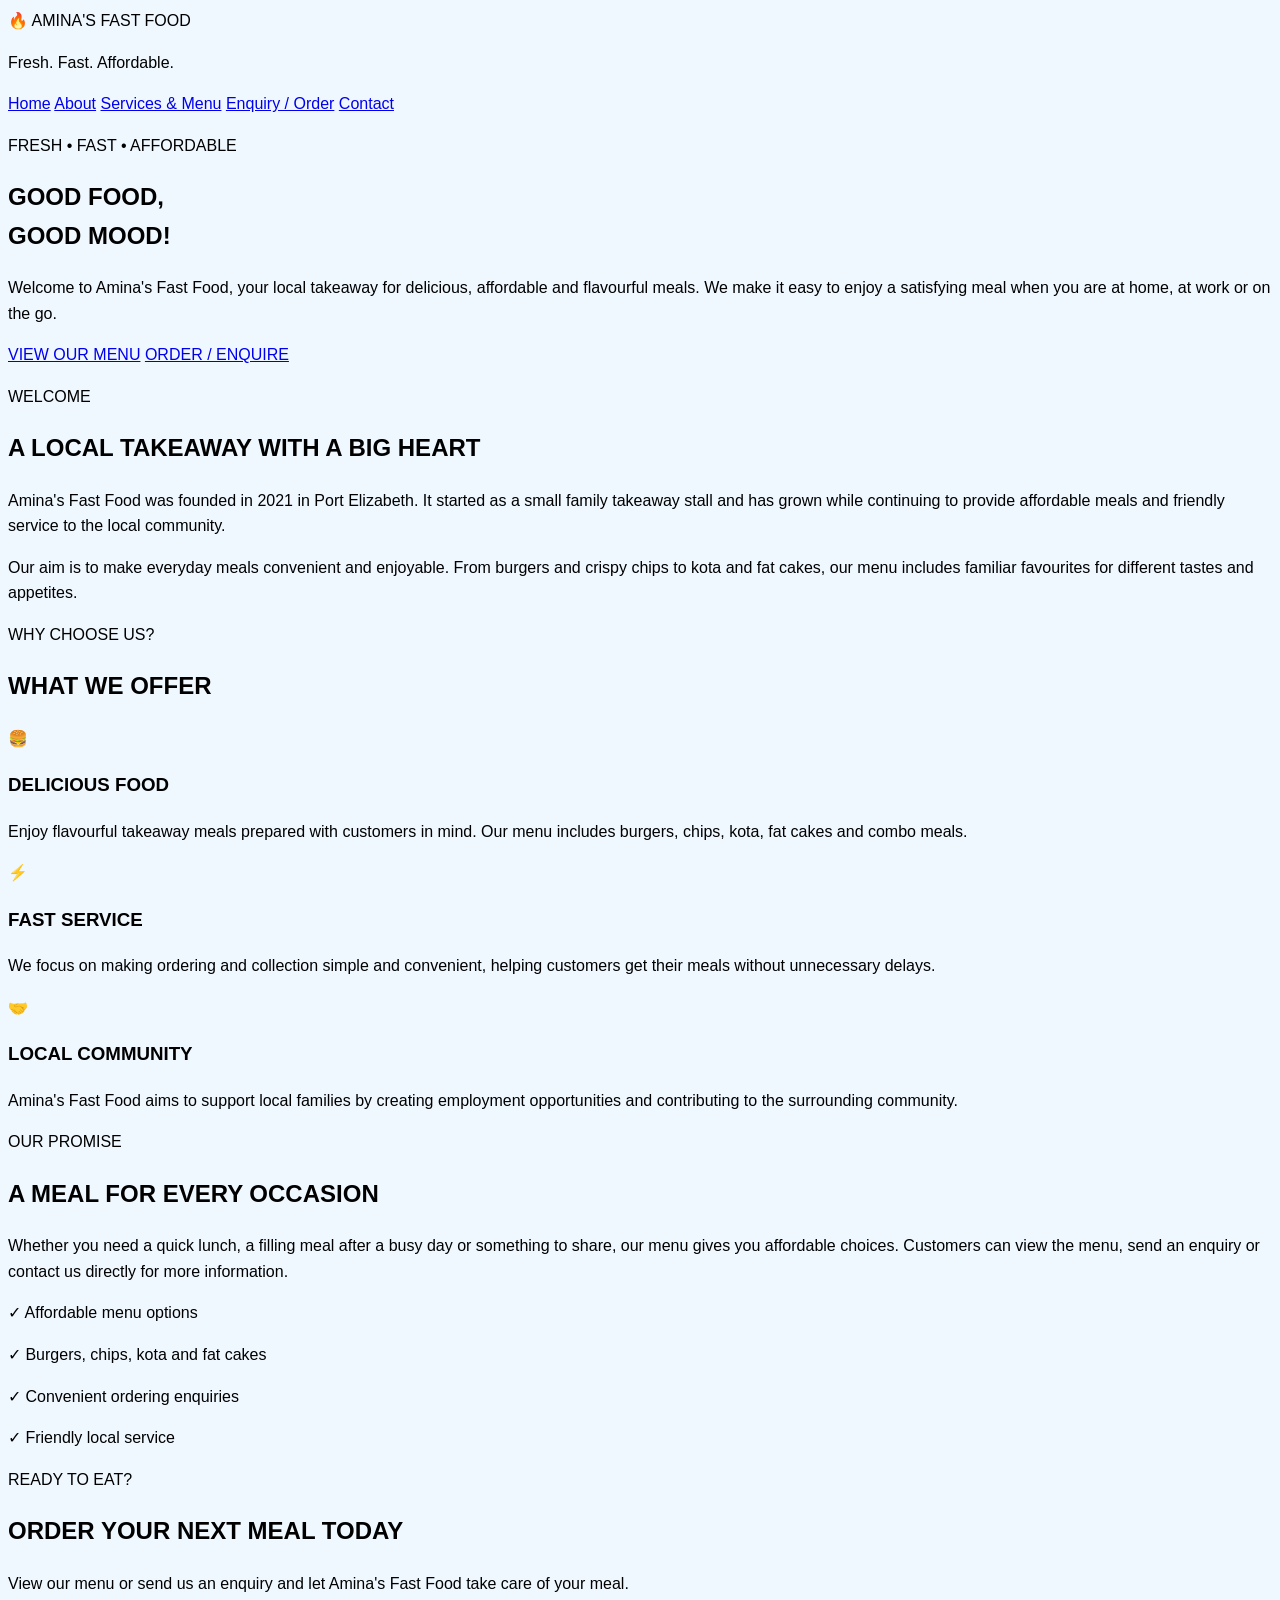
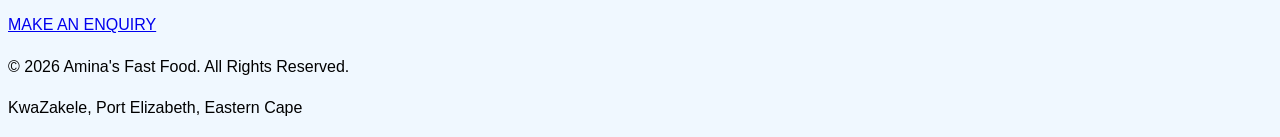
==== index.html @ 516ea379 "Improve homepage content and fix CSS/navigation links" ====
<!DOCTYPE html>
<html lang="en">
<head>
    <meta charset="UTF-8">
    <meta name="viewport" content="width=device-width, initial-scale=1.0">
    <meta name="description" content="Amina's Fast Food - fresh, fast and affordable meals in KwaZakele, Port Elizabeth.">
    <title>Amina's Fast Food | Home</title>
    <link rel="stylesheet" href="Assets/css/style.css">
</head>
<body>

<header class="site-header">
    <div class="logo">🔥 AMINA'S FAST FOOD</div>
    <p>Fresh. Fast. Affordable.</p>
</header>

<nav class="navbar">
    <a href="index.html" class="active">Home</a>
    <a href="Pages/about.html">About</a>
    <a href="Pages/services.html">Services & Menu</a>
    <a href="Pages/enquiry.html">Enquiry / Order</a>
    <a href="Pages/contact.html">Contact</a>
</nav>

<main>
    <section class="hero">
        <div class="hero-content">
            <p class="tagline">FRESH • FAST • AFFORDABLE</p>
            <h1>GOOD FOOD,<br>GOOD MOOD!</h1>
            <p>Welcome to Amina's Fast Food, your local takeaway for delicious, affordable and flavourful meals. We make it easy to enjoy a satisfying meal when you are at home, at work or on the go.</p>
            <div class="button-group">
                <a href="Pages/services.html" class="btn">VIEW OUR MENU</a>
                <a href="Pages/enquiry.html" class="btn btn-red">ORDER / ENQUIRE</a>
            </div>
        </div>
    </section>

    <section class="container intro">
        <p class="eyebrow">WELCOME</p>
        <h2>A LOCAL TAKEAWAY WITH A BIG HEART</h2>
        <p>Amina's Fast Food was founded in 2021 in Port Elizabeth. It started as a small family takeaway stall and has grown while continuing to provide affordable meals and friendly service to the local community.</p>
        <p>Our aim is to make everyday meals convenient and enjoyable. From burgers and crispy chips to kota and fat cakes, our menu includes familiar favourites for different tastes and appetites.</p>
    </section>

    <section class="container">
        <div class="section-heading">
            <p class="eyebrow">WHY CHOOSE US?</p>
            <h2>WHAT WE OFFER</h2>
        </div>

        <div class="cards">
            <article class="card">
                <div class="card-icon">🍔</div>
                <h3>DELICIOUS FOOD</h3>
                <p>Enjoy flavourful takeaway meals prepared with customers in mind. Our menu includes burgers, chips, kota, fat cakes and combo meals.</p>
            </article>

            <article class="card">
                <div class="card-icon">⚡</div>
                <h3>FAST SERVICE</h3>
                <p>We focus on making ordering and collection simple and convenient, helping customers get their meals without unnecessary delays.</p>
            </article>

            <article class="card">
                <div class="card-icon">🤝</div>
                <h3>LOCAL COMMUNITY</h3>
                <p>Amina's Fast Food aims to support local families by creating employment opportunities and contributing to the surrounding community.</p>
            </article>
        </div>
    </section>

    <section class="container highlights">
        <div>
            <p class="eyebrow">OUR PROMISE</p>
            <h2>A MEAL FOR EVERY OCCASION</h2>
            <p>Whether you need a quick lunch, a filling meal after a busy day or something to share, our menu gives you affordable choices. Customers can view the menu, send an enquiry or contact us directly for more information.</p>
        </div>
        <div class="info-list">
            <p>✓ Affordable menu options</p>
            <p>✓ Burgers, chips, kota and fat cakes</p>
            <p>✓ Convenient ordering enquiries</p>
            <p>✓ Friendly local service</p>
        </div>
    </section>

    <section class="cta">
        <p class="eyebrow">READY TO EAT?</p>
        <h2>ORDER YOUR NEXT MEAL TODAY</h2>
        <p>View our menu or send us an enquiry and let Amina's Fast Food take care of your meal.</p>
        <a href="Pages/enquiry.html" class="btn">MAKE AN ENQUIRY</a>
    </section>
</main>

<footer>
    <p>&copy; 2026 Amina's Fast Food. All Rights Reserved.</p>
    <p>KwaZakele, Port Elizabeth, Eastern Cape</p>
</footer>

</body>
</html>
---- Assets/css/style.css ----
*{
    margins: 0;
    padding: 0;
}


html {
    scroll-behavior: smooth;
}

body {
    font-family: 'Poppins', sans-serif;
    background-color:aliceblue;
    color: #000;
    line-height: 1.6;
}

/* 2. header/ navigation bar */
. logo-header {
    background: linear-gradient(135deg,#111581, #1f1f1f );
    padding: 20px 8%;
    display: flex;
    align-items: center;
    top: 0;
    border: #070807;
    color: #


}
a
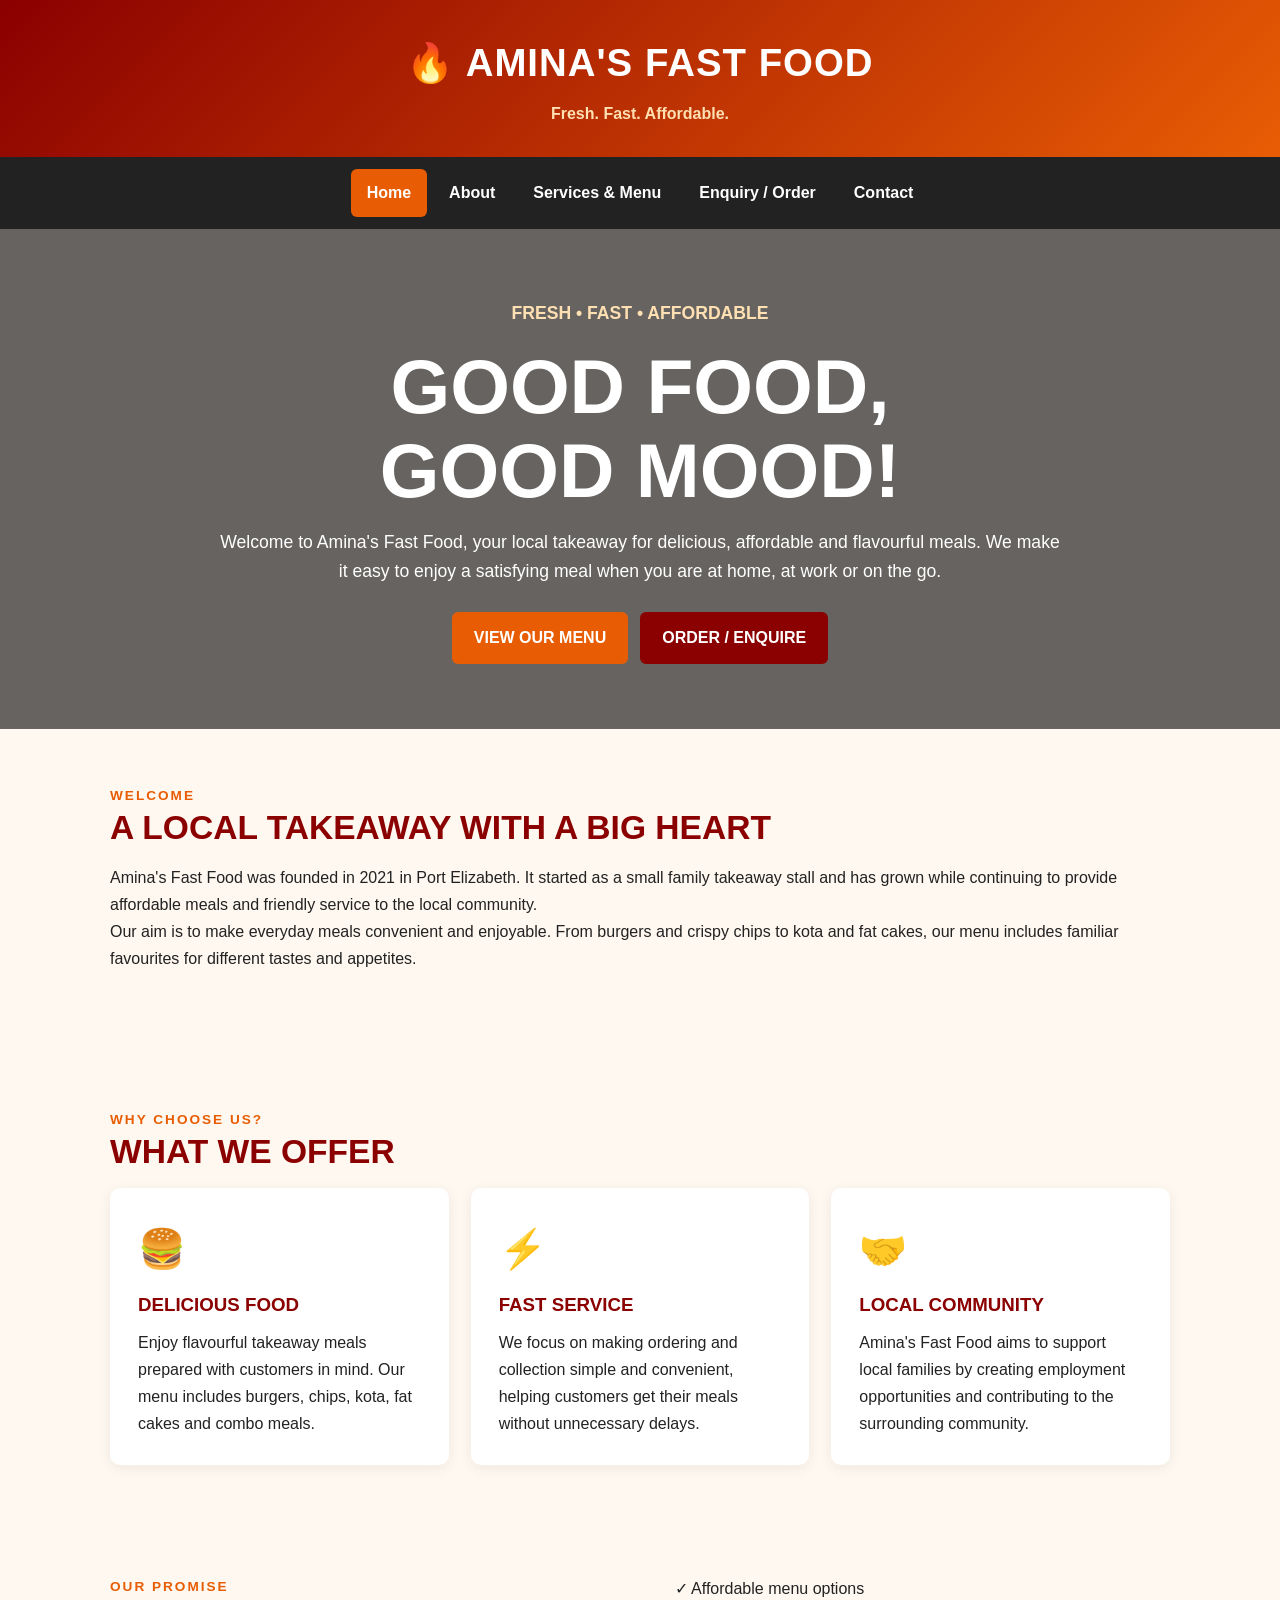
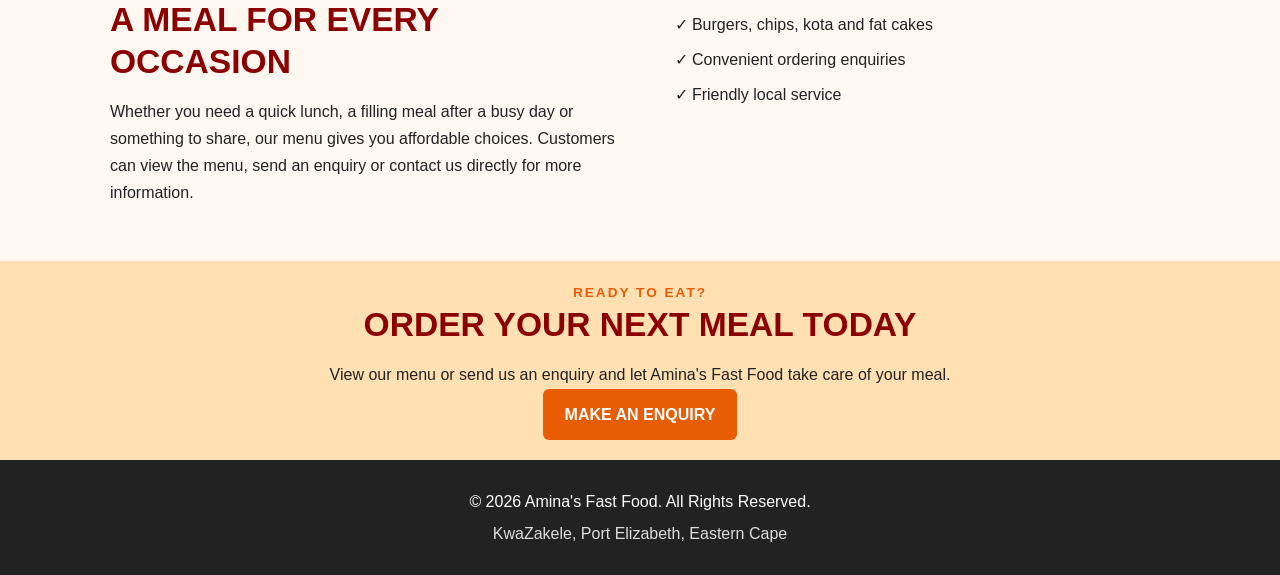
==== commit 60b563f2: "Add HTML syntax comments to homepage" ====
--- a/index.html
+++ b/index.html
@@ -1,33 +1,45 @@
 <!DOCTYPE html>
+<!-- Declares that this document uses HTML5. -->
 <html lang="en">
+<!-- The lang attribute tells the browser the page language is English. -->
 <head>
+    <!-- Character encoding supports normal text and symbols. -->
     <meta charset="UTF-8">
+    <!-- Makes the layout responsive on phones, tablets and computers. -->
     <meta name="viewport" content="width=device-width, initial-scale=1.0">
+    <!-- Gives search engines a short description of the page. -->
     <meta name="description" content="Amina's Fast Food - fresh, fast and affordable meals in KwaZakele, Port Elizabeth.">
+    <!-- Sets the text shown on the browser tab. -->
     <title>Amina's Fast Food | Home</title>
+    <!-- Links this HTML page to the shared external CSS stylesheet. -->
     <link rel="stylesheet" href="Assets/css/style.css">
 </head>
 <body>
 
+<!-- Header contains the business name and tagline. -->
 <header class="site-header">
     <div class="logo">🔥 AMINA'S FAST FOOD</div>
-    <p>Fresh. Fast. Affordable.</p>
+    <p class="tagline">Fresh. Fast. Affordable.</p>
 </header>
 
+<!-- Navigation contains links to all main website pages. -->
 <nav class="navbar">
     <a href="index.html" class="active">Home</a>
     <a href="Pages/about.html">About</a>
-    <a href="Pages/services.html">Services & Menu</a>
+    <a href="Pages/services.html">Services &amp; Menu</a>
     <a href="Pages/enquiry.html">Enquiry / Order</a>
     <a href="Pages/contact.html">Contact</a>
 </nav>
 
+<!-- Main contains the main content of the homepage. -->
 <main>
+    <!-- Hero section is the first large section visitors see. -->
     <section class="hero">
         <div class="hero-content">
             <p class="tagline">FRESH • FAST • AFFORDABLE</p>
             <h1>GOOD FOOD,<br>GOOD MOOD!</h1>
             <p>Welcome to Amina's Fast Food, your local takeaway for delicious, affordable and flavourful meals. We make it easy to enjoy a satisfying meal when you are at home, at work or on the go.</p>
+            <!-- Button links use CSS classes to create styled calls to action. -->
             <div class="button-group">
                 <a href="Pages/services.html" class="btn">VIEW OUR MENU</a>
                 <a href="Pages/enquiry.html" class="btn btn-red">ORDER / ENQUIRE</a>
@@ -35,6 +47,7 @@
         </div>
     </section>
 
+    <!-- Intro section gives visitors background information about the business. -->
     <section class="container intro">
         <p class="eyebrow">WELCOME</p>
         <h2>A LOCAL TAKEAWAY WITH A BIG HEART</h2>
@@ -42,6 +55,7 @@
         <p>Our aim is to make everyday meals convenient and enjoyable. From burgers and crispy chips to kota and fat cakes, our menu includes familiar favourites for different tastes and appetites.</p>
     </section>
 
+    <!-- Cards present the main features of the business. -->
     <section class="container">
         <div class="section-heading">
             <p class="eyebrow">WHY CHOOSE US?</p>
@@ -69,6 +83,7 @@
         </div>
     </section>
 
+    <!-- Highlights section uses two columns on larger screens. -->
     <section class="container highlights">
         <div>
             <p class="eyebrow">OUR PROMISE</p>
@@ -83,6 +98,7 @@
         </div>
     </section>
 
+    <!-- CTA means Call To Action and encourages the visitor to order. -->
     <section class="cta">
         <p class="eyebrow">READY TO EAT?</p>
         <h2>ORDER YOUR NEXT MEAL TODAY</h2>
@@ -91,6 +107,7 @@
     </section>
 </main>
 
+<!-- Footer contains copyright and location information. -->
 <footer>
     <p>&copy; 2026 Amina's Fast Food. All Rights Reserved.</p>
     <p>KwaZakele, Port Elizabeth, Eastern Cape</p>
--- a/Assets/css/style.css
+++ b/Assets/css/style.css
@@ -1,30 +1,396 @@
-*{
-    margins: 0;
-    padding: 0;
-}
-
+* {
+  box-sizing: border-box;
+  margin: 0;
+  padding: 0;
+}
 
 html {
-    scroll-behavior: smooth;
+  scroll-behavior: smooth;
 }
 
 body {
-    font-family: 'Poppins', sans-serif;
-    background-color:aliceblue;
-    color: #000;
-    line-height: 1.6;
-}
-
-/* 2. header/ navigation bar */
-. logo-header {
-    background: linear-gradient(135deg,#111581, #1f1f1f );
-    padding: 20px 8%;
-    display: flex;
-    align-items: center;
-    top: 0;
-    border: #070807;
-    color: #
-
-
-}
-a+  font-family: Arial, Helvetica, sans-serif;
+  background: #fff8f0;
+  color: #222;
+  line-height: 1.7;
+}
+
+.site-header {
+  background: linear-gradient(135deg, #8b0000, #e85d04);
+  color: white;
+  text-align: center;
+  padding: 30px 20px;
+}
+
+.logo {
+  font-size: clamp(1.6rem, 4vw, 2.4rem);
+  font-weight: 700;
+  letter-spacing: 1px;
+}
+
+.tagline {
+  margin-top: 5px;
+  font-weight: bold;
+  color: #ffe0b2;
+}
+
+.navbar {
+  display: flex;
+  justify-content: center;
+  align-items: center;
+  flex-wrap: wrap;
+  gap: 6px;
+  background: #222;
+  padding: 12px 15px;
+  position: sticky;
+  top: 0;
+  z-index: 10;
+}
+
+.navbar a {
+  color: white;
+  text-decoration: none;
+  padding: 10px 16px;
+  border-radius: 6px;
+  font-weight: bold;
+  transition: 0.2s ease;
+}
+
+.navbar a:hover,
+.navbar a.active {
+  background: #e85d04;
+}
+
+.hero {
+  background: linear-gradient(#0009, #0009), url('../images/junk-food-concept-unhealthy-food-background-fast-food-sugar-burger-sweets-chips-chocolate-donuts-soda-junk-food-concept-137097176.webp') center/cover;
+  min-height: 500px;
+  display: flex;
+  align-items: center;
+  justify-content: center;
+  color: white;
+  text-align: center;
+  padding: 50px 20px;
+}
+
+.hero-content {
+  max-width: 850px;
+}
+
+.hero h1 {
+  font-size: clamp(2.3rem, 6vw, 4.8rem);
+  line-height: 1.1;
+  margin: 15px 0;
+}
+
+.hero p {
+  font-size: 1.1rem;
+}
+
+.eyebrow {
+  color: #e85d04;
+  font-size: 0.85rem;
+  font-weight: bold;
+  letter-spacing: 2px;
+  text-transform: uppercase;
+}
+
+.hero .eyebrow {
+  color: #ffd166;
+}
+
+.page-banner {
+  padding: 65px 20px;
+  background: #ffe0b2;
+  text-align: center;
+}
+
+.page-banner h1 {
+  color: #8b0000;
+  font-size: clamp(2rem, 5vw, 3.4rem);
+  line-height: 1.2;
+  margin: 8px 0 12px;
+}
+
+.container {
+  width: min(1100px, 100%);
+  margin: 0 auto;
+  padding: 55px 20px;
+}
+
+.content-section,
+.menu-intro,
+.order-section,
+.contact-section {
+  padding-top: 50px;
+  padding-bottom: 50px;
+}
+
+.intro {
+  margin-bottom: 25px;
+}
+
+.container h2,
+.cta h2 {
+  color: #8b0000;
+  margin-bottom: 15px;
+  font-size: clamp(1.5rem, 3vw, 2.1rem);
+  line-height: 1.25;
+}
+
+.container h3 {
+  color: #8b0000;
+}
+
+.box,
+.card,
+.contact-box,
+.menu-section,
+.order-form {
+  background: white;
+  padding: 28px;
+  border-radius: 10px;
+  box-shadow: 0 3px 14px #0001;
+  margin-bottom: 24px;
+}
+
+.two-column,
+.highlights {
+  display: grid;
+  grid-template-columns: repeat(2, minmax(0, 1fr));
+  gap: 25px;
+}
+
+.cards,
+.contact-grid,
+.menu-grid {
+  display: grid;
+  grid-template-columns: repeat(auto-fit, minmax(230px, 1fr));
+  gap: 22px;
+}
+
+.card,
+.contact-box {
+  margin-bottom: 0;
+}
+
+.card-icon {
+  font-size: 2.4rem;
+  margin-bottom: 5px;
+}
+
+.card h3 {
+  margin: 8px 0;
+}
+
+.info-list {
+  padding-left: 22px;
+}
+
+.info-list li,
+.info-list p {
+  margin-bottom: 8px;
+}
+
+.button-group {
+  display: flex;
+  justify-content: center;
+  gap: 12px;
+  flex-wrap: wrap;
+  margin-top: 25px;
+}
+
+.btn {
+  display: inline-block;
+  background: #e85d04;
+  color: white;
+  text-decoration: none;
+  border: 0;
+  border-radius: 6px;
+  padding: 12px 22px;
+  font-weight: bold;
+  cursor: pointer;
+  transition: 0.2s ease;
+}
+
+.btn:hover {
+  background: #8b0000;
+  transform: translateY(-1px);
+}
+
+.btn-red {
+  background: #8b0000;
+}
+
+.cta {
+  text-align: center;
+  background: #ffe0b2;
+  padding: 20px 0;
+}
+
+.cta .container {
+  padding-top: 45px;
+  padding-bottom: 45px;
+}
+
+.menu-grid {
+  margin-top: 25px;
+}
+
+.menu-section {
+  margin-bottom: 0;
+}
+
+.menu-section h2 {
+  margin-bottom: 12px;
+}
+
+.section-note,
+.form-note {
+  margin-bottom: 12px;
+}
+
+.menu-row {
+  display: flex;
+  justify-content: space-between;
+  align-items: flex-start;
+  gap: 20px;
+  border-bottom: 1px solid #ddd;
+  padding: 14px 0;
+}
+
+.menu-row:last-child {
+  border-bottom: 0;
+}
+
+.menu-row strong:last-child {
+  color: #e85d04;
+  white-space: nowrap;
+}
+
+.menu-row small {
+  display: block;
+  color: #666;
+  font-size: 0.9rem;
+}
+
+.special {
+  border: 3px solid #e85d04;
+}
+
+.service-details {
+  margin-top: 28px;
+}
+
+.contact-grid {
+  margin: 25px 0;
+}
+
+.contact-box h2 {
+  font-size: 1.5rem;
+}
+
+.contact-box .btn {
+  margin-top: 12px;
+}
+
+.order-form {
+  max-width: 760px;
+  margin: 30px auto 0;
+}
+
+.order-form h2 {
+  text-align: center;
+}
+
+.form-group {
+  margin-top: 17px;
+}
+
+label {
+  display: block;
+  font-weight: bold;
+  margin-bottom: 7px;
+}
+
+input,
+select,
+textarea {
+  width: 100%;
+  padding: 12px;
+  border: 1px solid #bbb;
+  border-radius: 6px;
+  background: white;
+  font: inherit;
+}
+
+input:focus,
+select:focus,
+textarea:focus {
+  outline: 2px solid #e85d04;
+  border-color: #e85d04;
+}
+
+textarea {
+  min-height: 140px;
+  resize: vertical;
+}
+
+.order-form button {
+  margin-top: 22px;
+}
+
+.form-result {
+  margin-top: 18px;
+  font-weight: bold;
+}
+
+footer {
+  background: #222;
+  color: white;
+  text-align: center;
+  padding: 28px 15px;
+}
+
+footer p + p {
+  margin-top: 5px;
+  color: #ddd;
+}
+
+@media (max-width: 700px) {
+  .navbar {
+    position: static;
+  }
+
+  .two-column,
+  .highlights {
+    grid-template-columns: 1fr;
+  }
+
+  .hero {
+    min-height: 420px;
+  }
+
+  .box,
+  .card,
+  .contact-box,
+  .menu-section,
+  .order-form {
+    padding: 22px;
+  }
+}
+
+@media (max-width: 480px) {
+  .navbar a {
+    width: 100%;
+    text-align: center;
+  }
+
+  .container {
+    padding-left: 15px;
+    padding-right: 15px;
+  }
+
+  .menu-row {
+    gap: 10px;
+  }
+}
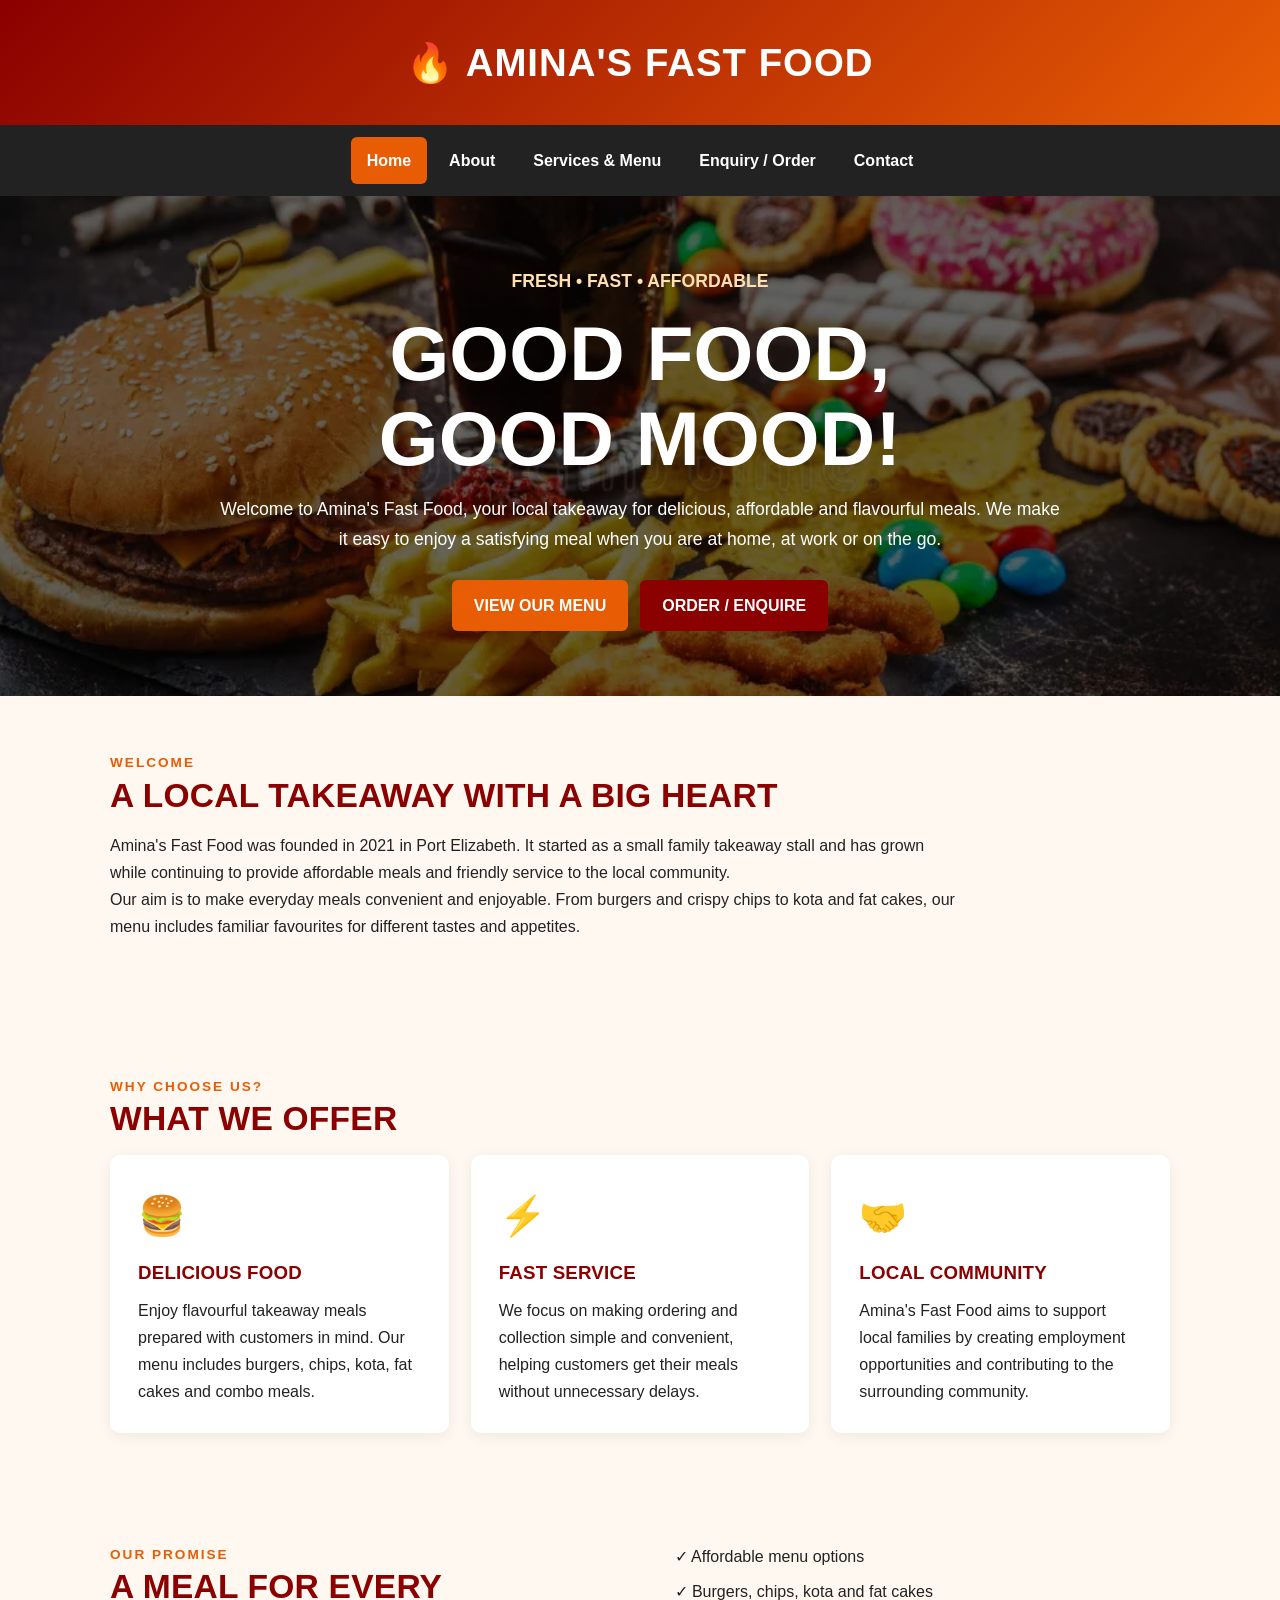
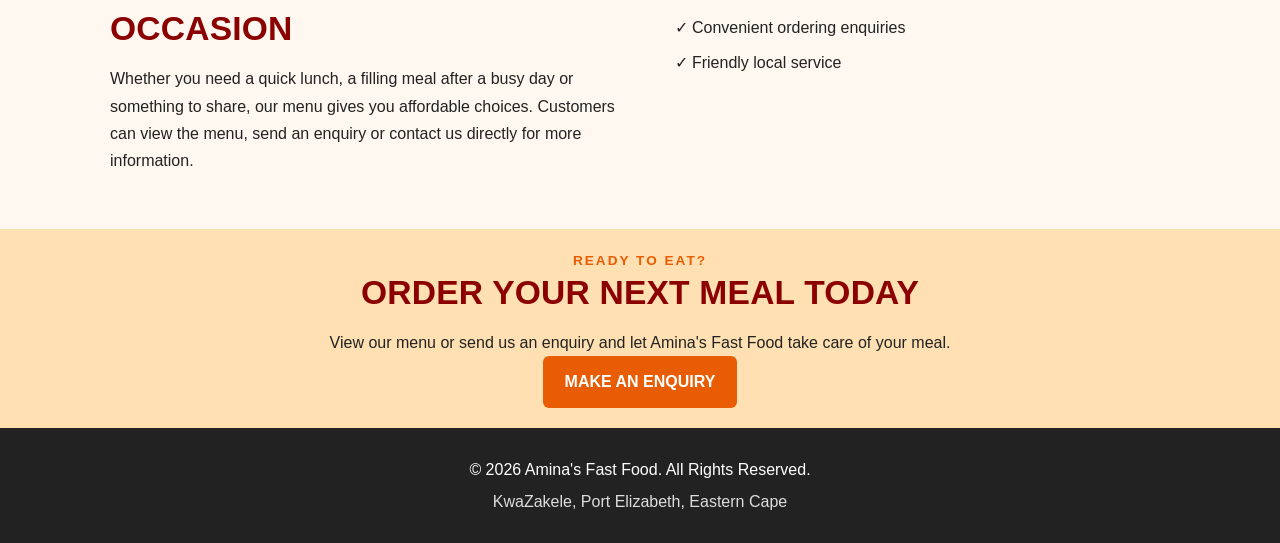
==== commit 47d05123: "Remove duplicate tagline from header sections Delete the redundant <p class="tagline">Fresh. Fast. A" ====
--- a/index.html
+++ b/index.html
@@ -1,117 +1,186 @@
 <!DOCTYPE html>
-<!-- Declares that this document uses HTML5. -->
+<!-- <!DOCTYPE html> tells the browser that this page uses HTML5. -->
 <html lang="en">
-<!-- The lang attribute tells the browser the page language is English. -->
+<!-- <html> is the root element; lang="en" says the page is written in English. -->
 <head>
-    <!-- Character encoding supports normal text and symbols. -->
+<!-- <head> contains page information that is not displayed as main page content. -->
     <meta charset="UTF-8">
-    <!-- Makes the layout responsive on phones, tablets and computers. -->
+    <!-- <meta charset> sets UTF-8 character encoding so text and symbols display correctly. -->
     <meta name="viewport" content="width=device-width, initial-scale=1.0">
-    <!-- Gives search engines a short description of the page. -->
+    <!-- The viewport meta tag makes the layout fit phones, tablets and computers. -->
     <meta name="description" content="Amina's Fast Food - fresh, fast and affordable meals in KwaZakele, Port Elizabeth.">
-    <!-- Sets the text shown on the browser tab. -->
+    <!-- The description meta tag gives search engines a short description of the page. -->
     <title>Amina's Fast Food | Home</title>
-    <!-- Links this HTML page to the shared external CSS stylesheet. -->
+    <!-- <title> sets the name shown on the browser tab. -->
     <link rel="stylesheet" href="Assets/css/style.css">
+    <!-- <link> connects this HTML file to the external CSS stylesheet. -->
 </head>
+<!-- </head> ends the page information section. -->
 <body>
+<!-- <body> contains all content visible to website visitors. -->
 
-<!-- Header contains the business name and tagline. -->
 <header class="site-header">
+<!-- <header> creates the top section; class="site-header" connects it to CSS styling. -->
     <div class="logo">🔥 AMINA'S FAST FOOD</div>
-    <p class="tagline">Fresh. Fast. Affordable.</p>
+    <!-- <div> groups the business name; class="logo" identifies it for CSS. -->
 </header>
+<!-- </header> closes the website header. -->
 
-<!-- Navigation contains links to all main website pages. -->
 <nav class="navbar">
+<!-- <nav> contains navigation links; class="navbar" styles the navigation with CSS. -->
     <a href="index.html" class="active">Home</a>
+    <!-- <a> creates a link; href gives its destination and active marks the current page. -->
     <a href="Pages/about.html">About</a>
+    <!-- This <a> link opens the About page. -->
     <a href="Pages/services.html">Services &amp; Menu</a>
+    <!-- This <a> link opens the Services and Menu page; &amp; displays an ampersand. -->
     <a href="Pages/enquiry.html">Enquiry / Order</a>
+    <!-- This <a> link opens the enquiry and order page. -->
     <a href="Pages/contact.html">Contact</a>
+    <!-- This <a> link opens the Contact page. -->
 </nav>
+<!-- </nav> closes the navigation menu. -->
 
-<!-- Main contains the main content of the homepage. -->
 <main>
-    <!-- Hero section is the first large section visitors see. -->
+<!-- <main> identifies the main content of the webpage. -->
     <section class="hero">
+    <!-- <section> creates a content section; class="hero" gives it the large hero design. -->
         <div class="hero-content">
+        <!-- <div> groups the hero content; hero-content controls its width with CSS. -->
             <p class="tagline">FRESH • FAST • AFFORDABLE</p>
+            <!-- <p> displays the short hero slogan. -->
             <h1>GOOD FOOD,<br>GOOD MOOD!</h1>
+            <!-- <h1> is the main heading; <br> forces the second words onto a new line. -->
             <p>Welcome to Amina's Fast Food, your local takeaway for delicious, affordable and flavourful meals. We make it easy to enjoy a satisfying meal when you are at home, at work or on the go.</p>
-            <!-- Button links use CSS classes to create styled calls to action. -->
+            <!-- <p> displays the introductory hero paragraph. -->
             <div class="button-group">
+            <!-- This <div> groups the call-to-action buttons for CSS layout. -->
                 <a href="Pages/services.html" class="btn">VIEW OUR MENU</a>
+                <!-- This <a> acts as a styled button and opens the menu page. -->
                 <a href="Pages/enquiry.html" class="btn btn-red">ORDER / ENQUIRE</a>
+                <!-- This <a> opens the order page and uses two CSS classes for button styling. -->
             </div>
+            <!-- </div> closes the button group. -->
         </div>
+        <!-- </div> closes the hero content container. -->
     </section>
+    <!-- </section> closes the hero area. -->
 
-    <!-- Intro section gives visitors background information about the business. -->
     <section class="container intro">
+    <!-- This <section> contains the welcome information and uses container and intro CSS classes. -->
         <p class="eyebrow">WELCOME</p>
+        <!-- This <p> is a small section label styled by the eyebrow class. -->
         <h2>A LOCAL TAKEAWAY WITH A BIG HEART</h2>
+        <!-- <h2> creates a second-level section heading. -->
         <p>Amina's Fast Food was founded in 2021 in Port Elizabeth. It started as a small family takeaway stall and has grown while continuing to provide affordable meals and friendly service to the local community.</p>
+        <!-- This <p> gives background information about the business. -->
         <p>Our aim is to make everyday meals convenient and enjoyable. From burgers and crispy chips to kota and fat cakes, our menu includes familiar favourites for different tastes and appetites.</p>
+        <!-- This <p> explains the food choices offered by the business. -->
     </section>
+    <!-- </section> closes the introduction section. -->
 
-    <!-- Cards present the main features of the business. -->
     <section class="container">
+    <!-- This <section> contains the main features of the business. -->
         <div class="section-heading">
+        <!-- This <div> groups the section heading text. -->
             <p class="eyebrow">WHY CHOOSE US?</p>
+            <!-- The eyebrow paragraph provides a small heading label. -->
             <h2>WHAT WE OFFER</h2>
+            <!-- <h2> displays the section title. -->
         </div>
+        <!-- </div> closes the section heading group. -->
 
         <div class="cards">
+        <!-- This <div> creates a grid container for the feature cards. -->
             <article class="card">
+            <!-- <article> contains one independent feature; class="card" applies card styling. -->
                 <div class="card-icon">🍔</div>
+                <!-- This <div> displays the burger icon used for the card. -->
                 <h3>DELICIOUS FOOD</h3>
+                <!-- <h3> creates the card heading. -->
                 <p>Enjoy flavourful takeaway meals prepared with customers in mind. Our menu includes burgers, chips, kota, fat cakes and combo meals.</p>
+                <!-- <p> describes the food offered. -->
             </article>
+            <!-- </article> closes the first feature card. -->
 
             <article class="card">
+            <!-- This <article> creates the second feature card. -->
                 <div class="card-icon">⚡</div>
+                <!-- This <div> displays the fast-service icon. -->
                 <h3>FAST SERVICE</h3>
+                <!-- <h3> creates the fast-service heading. -->
                 <p>We focus on making ordering and collection simple and convenient, helping customers get their meals without unnecessary delays.</p>
+                <!-- <p> explains the service benefit. -->
             </article>
+            <!-- </article> closes the second feature card. -->
 
             <article class="card">
+            <!-- This <article> creates the third feature card. -->
                 <div class="card-icon">🤝</div>
+                <!-- This <div> displays the community icon. -->
                 <h3>LOCAL COMMUNITY</h3>
+                <!-- <h3> creates the community heading. -->
                 <p>Amina's Fast Food aims to support local families by creating employment opportunities and contributing to the surrounding community.</p>
+                <!-- <p> explains the business community focus. -->
             </article>
+            <!-- </article> closes the third feature card. -->
         </div>
+        <!-- </div> closes the cards grid. -->
     </section>
+    <!-- </section> closes the features section. -->
 
-    <!-- Highlights section uses two columns on larger screens. -->
     <section class="container highlights">
+    <!-- This <section> contains the business promise and uses the highlights grid. -->
         <div>
+        <!-- <div> groups the promise heading and paragraph. -->
             <p class="eyebrow">OUR PROMISE</p>
+            <!-- This <p> is the small section label. -->
             <h2>A MEAL FOR EVERY OCCASION</h2>
+            <!-- <h2> creates the section heading. -->
             <p>Whether you need a quick lunch, a filling meal after a busy day or something to share, our menu gives you affordable choices. Customers can view the menu, send an enquiry or contact us directly for more information.</p>
+            <!-- This <p> explains the available meal choices. -->
         </div>
+        <!-- </div> closes the promise content. -->
         <div class="info-list">
+        <!-- This <div> groups the list-style highlights and applies info-list CSS. -->
             <p>✓ Affordable menu options</p>
+            <!-- <p> displays the first highlighted point. -->
             <p>✓ Burgers, chips, kota and fat cakes</p>
+            <!-- <p> displays the second highlighted point. -->
             <p>✓ Convenient ordering enquiries</p>
+            <!-- <p> displays the third highlighted point. -->
             <p>✓ Friendly local service</p>
+            <!-- <p> displays the fourth highlighted point. -->
         </div>
+        <!-- </div> closes the highlights list. -->
     </section>
+    <!-- </section> closes the highlights section. -->
 
-    <!-- CTA means Call To Action and encourages the visitor to order. -->
     <section class="cta">
+    <!-- <section> creates the final call-to-action area; cta is its CSS class. -->
         <p class="eyebrow">READY TO EAT?</p>
+        <!-- This <p> displays the CTA label. -->
         <h2>ORDER YOUR NEXT MEAL TODAY</h2>
+        <!-- <h2> displays the CTA heading. -->
         <p>View our menu or send us an enquiry and let Amina's Fast Food take care of your meal.</p>
+        <!-- <p> gives visitors instructions before the button. -->
         <a href="Pages/enquiry.html" class="btn">MAKE AN ENQUIRY</a>
+        <!-- <a> creates a styled button that opens the enquiry page. -->
     </section>
+    <!-- </section> closes the CTA section. -->
 </main>
+<!-- </main> closes the main webpage content. -->
 
-<!-- Footer contains copyright and location information. -->
 <footer>
+<!-- <footer> contains information shown at the bottom of the page. -->
     <p>&copy; 2026 Amina's Fast Food. All Rights Reserved.</p>
+    <!-- <p> displays copyright text; &copy; creates the copyright symbol. -->
     <p>KwaZakele, Port Elizabeth, Eastern Cape</p>
+    <!-- <p> displays the business location. -->
 </footer>
+<!-- </footer> closes the footer. -->
 
 </body>
-</html>+<!-- </body> closes all visible webpage content. -->
+</html>
+<!-- </html> closes the HTML document. -->
--- a/Assets/css/style.css
+++ b/Assets/css/style.css
@@ -1,19 +1,34 @@
+/* ==============================
+   BASIC PAGE RESET
+   ============================== */
+
+/* The universal selector applies these settings to every HTML element. */
 * {
   box-sizing: border-box;
   margin: 0;
   padding: 0;
 }
 
-html {
-  scroll-behavior: smooth;
-}
+html { scroll-behavior: smooth; }
 
 body {
   font-family: Arial, Helvetica, sans-serif;
   background: #fff8f0;
   color: #222;
   line-height: 1.7;
-}
+  font-size: 16px;
+}
+
+p { max-width: 850px; }
+
+h1, h2, h3 {
+  font-weight: 700;
+  letter-spacing: 0.2px;
+}
+
+/* ==============================
+   HEADER AND LOGO
+   ============================== */
 
 .site-header {
   background: linear-gradient(135deg, #8b0000, #e85d04);
@@ -32,7 +47,12 @@
   margin-top: 5px;
   font-weight: bold;
   color: #ffe0b2;
-}
+  text-align: center;
+}
+
+/* ==============================
+   NAVIGATION
+   ============================== */
 
 .navbar {
   display: flex;
@@ -57,12 +77,14 @@
 }
 
 .navbar a:hover,
-.navbar a.active {
-  background: #e85d04;
-}
+.navbar a.active { background: #e85d04; }
+
+/* ==============================
+   HOMEPAGE HERO
+   ============================== */
 
 .hero {
-  background: linear-gradient(#0009, #0009), url('../images/junk-food-concept-unhealthy-food-background-fast-food-sugar-burger-sweets-chips-chocolate-donuts-soda-junk-food-concept-137097176.webp') center/cover;
+  background: linear-gradient(#0009, #0009), url('../junk-food-concept-unhealthy-food-background-fast-food-sugar-burger-sweets-chips-chocolate-donuts-soda-junk-food-concept-137097176.webp') center/cover;
   min-height: 500px;
   display: flex;
   align-items: center;
@@ -72,9 +94,7 @@
   padding: 50px 20px;
 }
 
-.hero-content {
-  max-width: 850px;
-}
+.hero-content { max-width: 850px; }
 
 .hero h1 {
   font-size: clamp(2.3rem, 6vw, 4.8rem);
@@ -84,7 +104,13 @@
 
 .hero p {
   font-size: 1.1rem;
-}
+  margin-left: auto;
+  margin-right: auto;
+}
+
+/* ==============================
+   GENERAL PAGE ELEMENTS
+   ============================== */
 
 .eyebrow {
   color: #e85d04;
@@ -94,14 +120,17 @@
   text-transform: uppercase;
 }
 
-.hero .eyebrow {
-  color: #ffd166;
-}
+.hero .eyebrow { color: #ffd166; }
 
 .page-banner {
   padding: 65px 20px;
   background: #ffe0b2;
   text-align: center;
+}
+
+.page-banner p {
+  margin-left: auto;
+  margin-right: auto;
 }
 
 .page-banner h1 {
@@ -125,9 +154,7 @@
   padding-bottom: 50px;
 }
 
-.intro {
-  margin-bottom: 25px;
-}
+.intro { margin-bottom: 25px; }
 
 .container h2,
 .cta h2 {
@@ -137,9 +164,11 @@
   line-height: 1.25;
 }
 
-.container h3 {
-  color: #8b0000;
-}
+.container h3 { color: #8b0000; }
+
+/* ==============================
+   CARDS AND CONTENT BOXES
+   ============================== */
 
 .box,
 .card,
@@ -169,27 +198,23 @@
 }
 
 .card,
-.contact-box {
-  margin-bottom: 0;
-}
+.contact-box,
+.menu-section { margin-bottom: 0; }
 
 .card-icon {
   font-size: 2.4rem;
   margin-bottom: 5px;
 }
 
-.card h3 {
-  margin: 8px 0;
-}
-
-.info-list {
-  padding-left: 22px;
-}
-
+.card h3 { margin: 8px 0; }
+
+.info-list { padding-left: 22px; }
 .info-list li,
-.info-list p {
-  margin-bottom: 8px;
-}
+.info-list p { margin-bottom: 8px; }
+
+/* ==============================
+   BUTTONS
+   ============================== */
 
 .button-group {
   display: flex;
@@ -217,9 +242,11 @@
   transform: translateY(-1px);
 }
 
-.btn-red {
-  background: #8b0000;
-}
+.btn-red { background: #8b0000; }
+
+/* ==============================
+   CALL TO ACTION
+   ============================== */
 
 .cta {
   text-align: center;
@@ -232,22 +259,19 @@
   padding-bottom: 45px;
 }
 
-.menu-grid {
-  margin-top: 25px;
-}
-
-.menu-section {
-  margin-bottom: 0;
-}
-
-.menu-section h2 {
-  margin-bottom: 12px;
-}
-
+.cta p {
+  margin-left: auto;
+  margin-right: auto;
+}
+
+/* ==============================
+   MENU
+   ============================== */
+
+.menu-grid { margin-top: 25px; }
+.menu-section h2 { margin-bottom: 12px; }
 .section-note,
-.form-note {
-  margin-bottom: 12px;
-}
+.form-note { margin-bottom: 12px; }
 
 .menu-row {
   display: flex;
@@ -258,9 +282,7 @@
   padding: 14px 0;
 }
 
-.menu-row:last-child {
-  border-bottom: 0;
-}
+.menu-row:last-child { border-bottom: 0; }
 
 .menu-row strong:last-child {
   color: #e85d04;
@@ -273,37 +295,41 @@
   font-size: 0.9rem;
 }
 
-.special {
-  border: 3px solid #e85d04;
-}
-
-.service-details {
-  margin-top: 28px;
-}
-
-.contact-grid {
-  margin: 25px 0;
-}
-
-.contact-box h2 {
-  font-size: 1.5rem;
-}
-
-.contact-box .btn {
-  margin-top: 12px;
-}
+.special { border: 3px solid #e85d04; }
+.service-details { margin-top: 28px; }
+
+/* ==============================
+   CONTACT PAGE
+   ============================== */
+
+.contact-grid { margin: 25px 0; }
+.contact-box h2 { font-size: 1.5rem; }
+.contact-box .btn { margin-top: 12px; }
+.contact-address { font-style: normal; }
+
+/* ==============================
+   ORDER FORM
+   ============================== */
 
 .order-form {
   max-width: 760px;
   margin: 30px auto 0;
 }
 
-.order-form h2 {
-  text-align: center;
-}
-
-.form-group {
-  margin-top: 17px;
+.order-form h2 { text-align: center; }
+.form-group { margin-top: 17px; }
+
+.order-form fieldset {
+  border: 0;
+  margin: 0;
+  padding: 0;
+}
+
+.order-form legend {
+  font-size: 1.4rem;
+  font-weight: bold;
+  color: #8b0000;
+  margin-bottom: 8px;
 }
 
 label {
@@ -335,14 +361,15 @@
   resize: vertical;
 }
 
-.order-form button {
-  margin-top: 22px;
-}
-
+.order-form button { margin-top: 22px; }
 .form-result {
   margin-top: 18px;
   font-weight: bold;
 }
+
+/* ==============================
+   FOOTER
+   ============================== */
 
 footer {
   background: #222;
@@ -351,32 +378,40 @@
   padding: 28px 15px;
 }
 
+/* Centres every line of text in the footer. */
+footer p {
+  max-width: none;
+  margin-left: auto;
+  margin-right: auto;
+  text-align: center;
+}
+
 footer p + p {
   margin-top: 5px;
   color: #ddd;
 }
 
+footer p { 
+    text-align: center; 
+}
+
+/* ==============================
+   RESPONSIVE DESIGN
+   ============================== */
+
 @media (max-width: 700px) {
-  .navbar {
-    position: static;
-  }
+  .navbar { position: static; }
 
   .two-column,
-  .highlights {
-    grid-template-columns: 1fr;
-  }
-
-  .hero {
-    min-height: 420px;
-  }
+  .highlights { grid-template-columns: 1fr; }
+
+  .hero { min-height: 420px; }
 
   .box,
   .card,
   .contact-box,
   .menu-section,
-  .order-form {
-    padding: 22px;
-  }
+  .order-form { padding: 22px; }
 }
 
 @media (max-width: 480px) {
@@ -390,7 +425,5 @@
     padding-right: 15px;
   }
 
-  .menu-row {
-    gap: 10px;
-  }
+  .menu-row { gap: 10px; }
 }
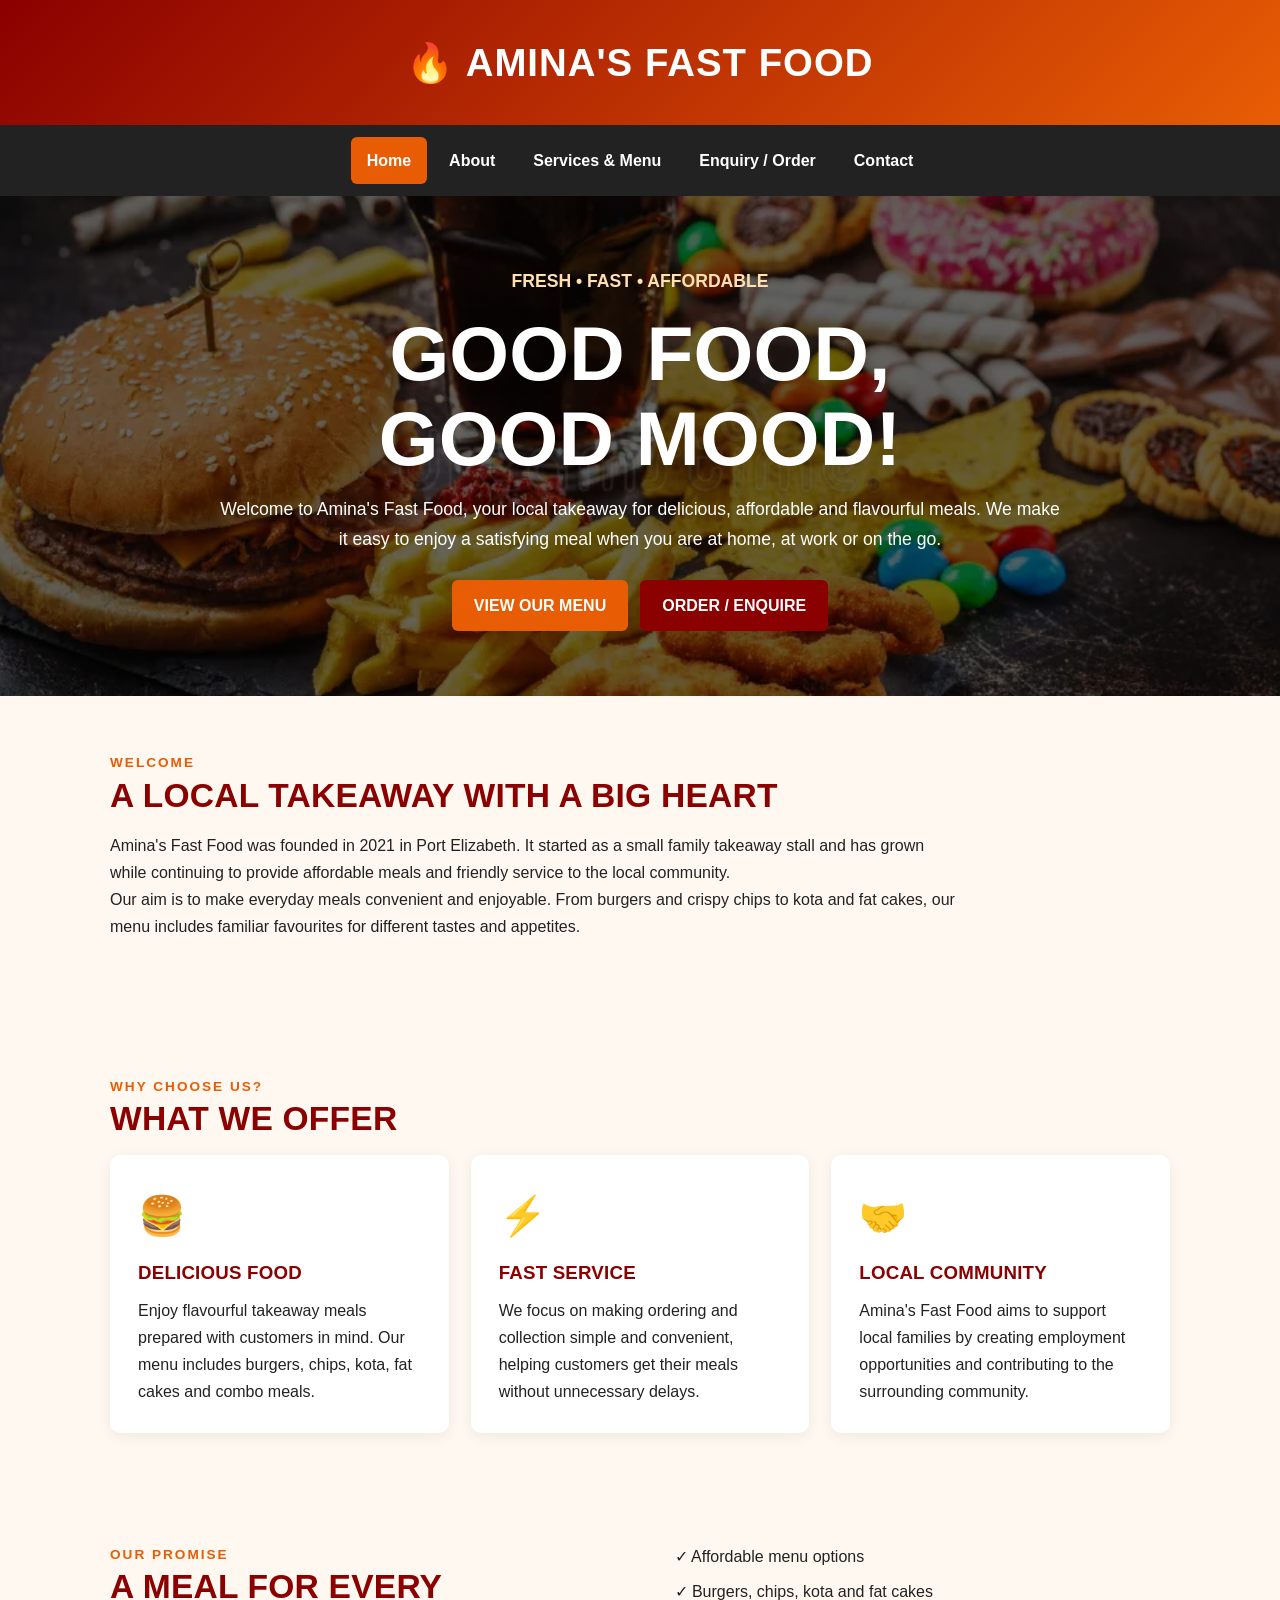
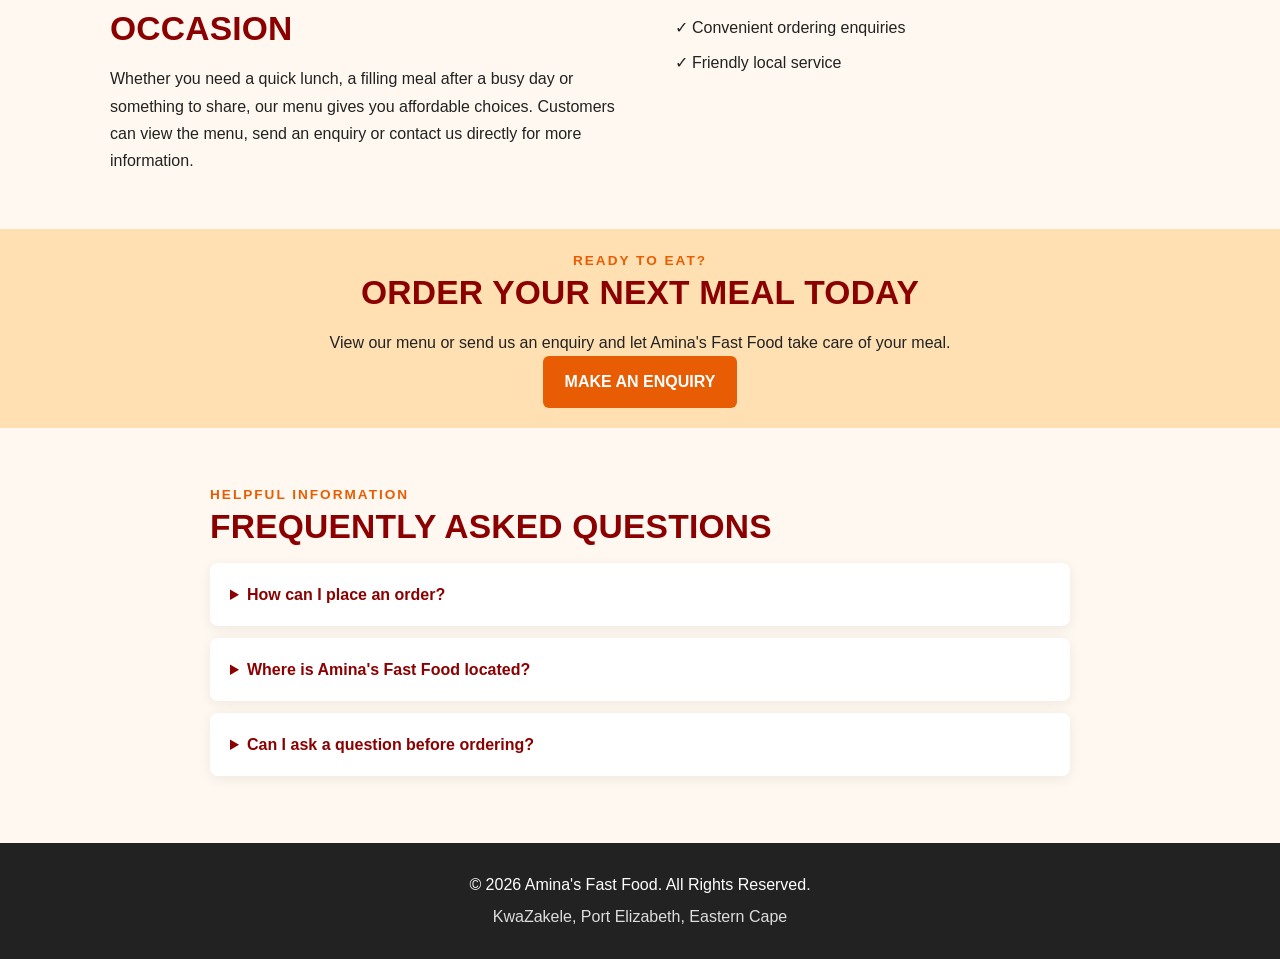
==== commit b1ba1d51: "feat: complete WEDE5020 POE Part 3 website enhancements" ====
--- a/index.html
+++ b/index.html
@@ -9,11 +9,14 @@
     <meta name="viewport" content="width=device-width, initial-scale=1.0">
     <!-- The viewport meta tag makes the layout fit phones, tablets and computers. -->
     <meta name="description" content="Amina's Fast Food - fresh, fast and affordable meals in KwaZakele, Port Elizabeth.">
+  <meta property="og:title" content="Amina's Fast Food | Home">
+  <meta property="og:description" content="Amina's Fast Food - fresh, fast and affordable meals in KwaZakele, Port Elizabeth.">
     <!-- The description meta tag gives search engines a short description of the page. -->
     <title>Amina's Fast Food | Home</title>
     <!-- <title> sets the name shown on the browser tab. -->
     <link rel="stylesheet" href="Assets/css/style.css">
     <!-- <link> connects this HTML file to the external CSS stylesheet. -->
+  <script src="Assets/js/script.js" defer></script>
 </head>
 <!-- </head> ends the page information section. -->
 <body>
@@ -168,6 +171,13 @@
         <!-- <a> creates a styled button that opens the enquiry page. -->
     </section>
     <!-- </section> closes the CTA section. -->
+
+<section class="container faq-section">
+<p class="eyebrow">HELPFUL INFORMATION</p><h2>FREQUENTLY ASKED QUESTIONS</h2>
+<details class="faq-item"><summary>How can I place an order?</summary><p>View the menu, complete the Enquiry / Order form and use WhatsApp to confirm your request.</p></details>
+<details class="faq-item"><summary>Where is Amina's Fast Food located?</summary><p>The business is listed in KwaZakele, Port Elizabeth, Eastern Cape. Use the Contact page map link for directions.</p></details>
+<details class="faq-item"><summary>Can I ask a question before ordering?</summary><p>Yes. Use the Enquiry page for a menu or service question, or the Contact page for a general message.</p></details>
+</section>
 </main>
 <!-- </main> closes the main webpage content. -->
 
--- a/Assets/css/style.css
+++ b/Assets/css/style.css
@@ -426,4 +426,16 @@
   }
 
   .menu-row { gap: 10px; }
-}+}
+
+/* Part 3 interactive features */
+.menu-tools{display:grid;grid-template-columns:repeat(2,minmax(0,1fr));gap:18px;align-items:end;background:#fff;padding:22px;border-radius:10px;box-shadow:0 3px 14px #0001;margin:25px 0}
+.menu-tools .form-group{margin-top:0}.menu-tools .form-result{grid-column:1/-1;margin:0}
+.menu-filter-item[hidden]{display:none}
+.faq-section{max-width:900px}.faq-item{background:#fff;border-radius:8px;padding:18px 20px;margin:12px 0;box-shadow:0 3px 14px #0001}
+.faq-item summary{color:#8b0000;font-weight:700;cursor:pointer}.faq-item p{margin-top:12px}
+.form-result:empty{display:none}.form-result:not(:empty){padding:14px;border-left:4px solid #e85d04;background:#fff3e5;border-radius:5px}
+input:invalid:not(:placeholder-shown),textarea:invalid:not(:placeholder-shown),select:invalid{border-color:#b42318}
+.map-panel{margin:30px 0}.map-panel iframe{display:block;width:100%;min-height:350px;border:0;border-radius:8px;margin-top:18px}
+:focus-visible{outline:3px solid #e85d04;outline-offset:3px}
+@media(max-width:700px){.menu-tools{grid-template-columns:1fr}.menu-tools .form-result{grid-column:auto}.map-panel iframe{min-height:280px}}
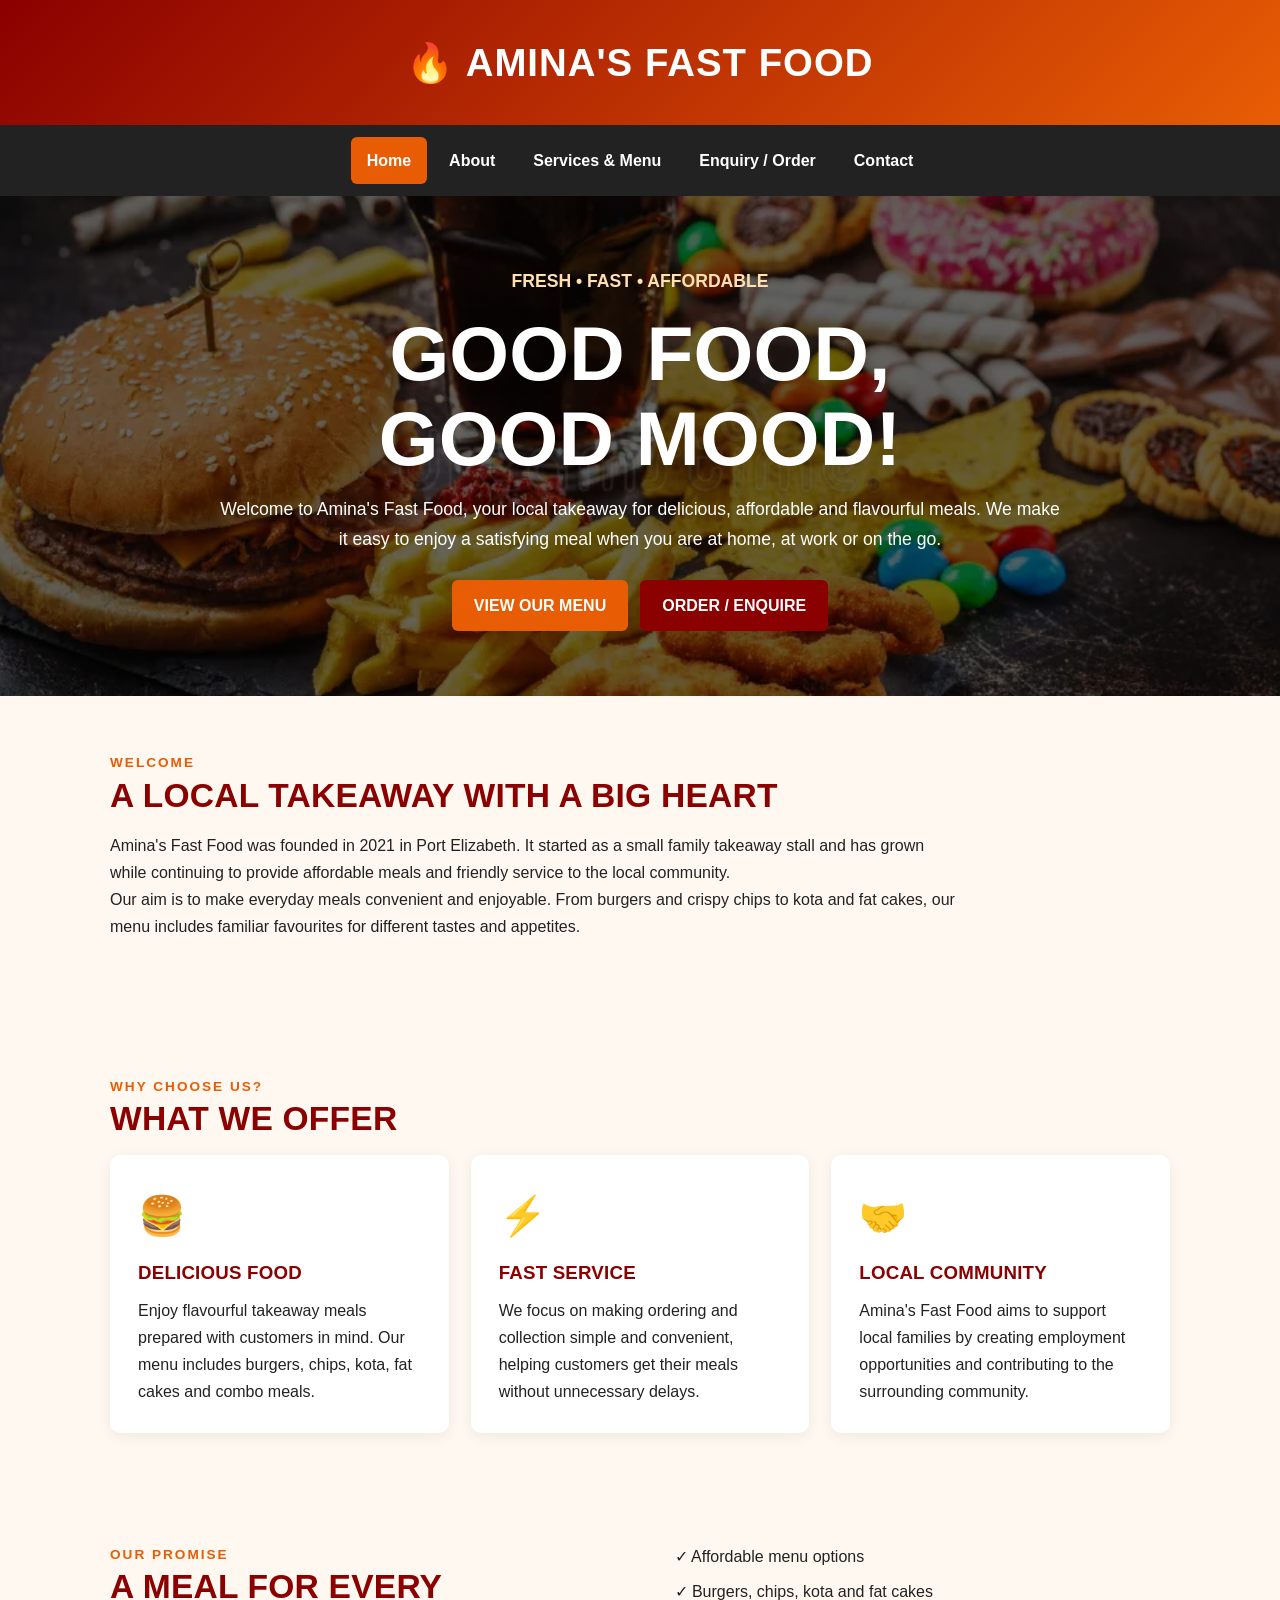
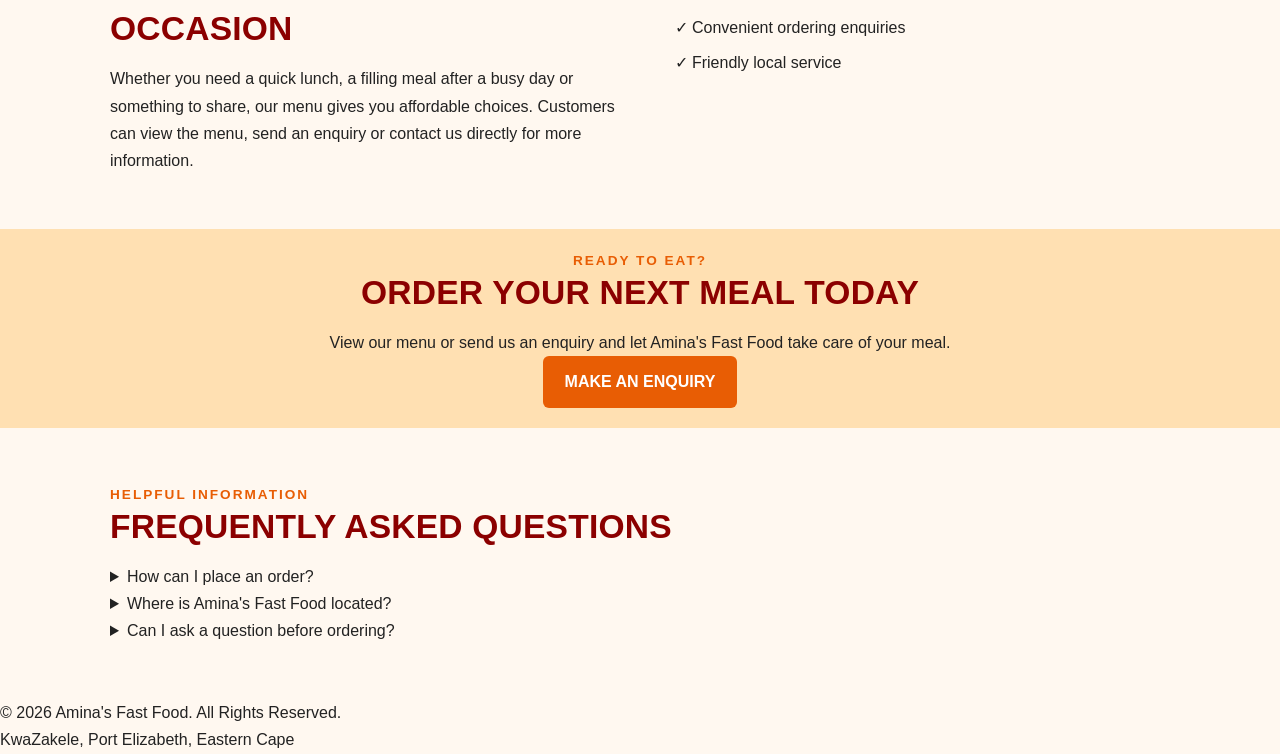
==== commit ca9050db: "Add page-specific SEO meta keywords" ====
--- a/index.html
+++ b/index.html
@@ -9,7 +9,8 @@
     <meta name="viewport" content="width=device-width, initial-scale=1.0">
     <!-- The viewport meta tag makes the layout fit phones, tablets and computers. -->
     <meta name="description" content="Amina's Fast Food - fresh, fast and affordable meals in KwaZakele, Port Elizabeth.">
-  <meta property="og:title" content="Amina's Fast Food | Home">
+      <meta name="keywords" content="Amina's Fast Food, fast food KwaZakele, affordable food Gqeberha, Port Elizabeth takeaway, burgers, kota, chips, fat cakes">
+<meta property="og:title" content="Amina's Fast Food | Home">
   <meta property="og:description" content="Amina's Fast Food - fresh, fast and affordable meals in KwaZakele, Port Elizabeth.">
     <!-- The description meta tag gives search engines a short description of the page. -->
     <title>Amina's Fast Food | Home</title>
--- a/Assets/css/style.css
+++ b/Assets/css/style.css
@@ -268,174 +268,465 @@
    MENU
    ============================== */
 
-.menu-grid { margin-top: 25px; }
-.menu-section h2 { margin-bottom: 12px; }
-.section-note,
-.form-note { margin-bottom: 12px; }
-
-.menu-row {
+/* Each meal category gets its own full-width landscape section. */
+.menu-grid {
+  display: grid;
+  grid-template-columns: 1fr;
+  gap: 24px;
+  margin-top: 25px;
+}
+
+.menu-section {
+  display: block;
+  width: 100%;
+  min-width: 0;
+  height: auto;
+  margin-bottom: 0;
+  padding: 26px;
+  border: 1px solid #f0dfcf;
+  border-radius: 16px;
+  box-shadow: 0 4px 16px #00000010;
+}
+
+/* Soft background colours make each category easy to identify. */
+.menu-section[data-category="burgers"] { background: #fff0e5; }
+.menu-section[data-category="chips"] { background: #fff8dc; }
+.menu-section[data-category="kota"] { background: #ffedf0; }
+.menu-section[data-category="snacks"] { background: #edf7ec; }
+.menu-section[data-category="combos"] { background: #fff2df; border: 2px solid #e85d04; }
+
+.menu-section h2 {
+  margin: 3px 0 8px;
+  color: #8b0000;
+}
+
+.menu-section > .eyebrow {
+  margin-bottom: 2px;
+}
+
+.section-note { margin-bottom: 12px; }
+
+/* Every meal is displayed in its own separate card. */
+.menu-items-grid {
+  display: grid;
+  grid-template-columns: repeat(auto-fit, minmax(210px, 1fr));
+  align-items: stretch;
+  gap: 16px;
+  margin-top: 18px;
+}
+
+.menu-item-card {
   display: flex;
-  justify-content: space-between;
+  flex-direction: column;
+  min-width: 0;
+  padding: 12px;
+  gap: 9px;
+  background: #fff;
+  border: 1px solid #f0dfcf;
+  border-radius: 12px;
+  box-shadow: 0 3px 10px #0000000d;
+  transition: transform 0.2s ease, box-shadow 0.2s ease;
+}
+
+.menu-item-card:hover {
+  transform: translateY(-3px);
+  box-shadow: 0 7px 16px #00000016;
+}
+
+.menu-item-info {
+  display: flex;
+  flex-direction: column;
+  gap: 9px;
+  min-width: 0;
+}
+
+.menu-item-info > div { min-width: 0; }
+
+.menu-item-photo {
+  display: block;
+  width: 100%;
+  height: 145px;
+  object-fit: cover;
+  border-radius: 8px;
+}
+
+.menu-item-info strong {
+  display: block;
+  color: #222;
+  line-height: 1.35;
+  font-size: 1rem;
+}
+
+.menu-item-info small {
+  display: block;
+  margin-top: 4px;
+  color: #666;
+  line-height: 1.45;
+  font-size: 0.88rem;
+}
+
+.menu-item-card > strong {
+  display: block;
+  margin-top: auto;
+  color: #8b0000;
+  font-size: 1.08rem;
+}
+
+/* Search and category filters remain usable above the menu. */
+.menu-tools {
+  display: grid;
+  grid-template-columns: repeat(2, minmax(0, 1fr));
+  gap: 16px;
+  padding: 20px;
+  background: #fff;
+  border-radius: 12px;
+  box-shadow: 0 3px 14px #0000000d;
+}
+
+.menu-tools .form-result {
+  grid-column: 1 / -1;
+  margin: 0;
+  padding: 12px 14px;
+  background: #fff2e3;
+  border-left: 4px solid #e85d04;
+  border-radius: 5px;
+}
+
+@media (min-width: 1200px) {
+  .menu-items-grid { grid-template-columns: repeat(3, minmax(0, 1fr)); }
+}
+
+@media (max-width: 700px) {
+  .menu-section { padding: 18px; }
+  .menu-items-grid { grid-template-columns: repeat(2, minmax(0, 1fr)); gap: 12px; }
+  .menu-item-photo { height: 115px; }
+}
+
+@media (max-width: 480px) {
+  .menu-items-grid,
+  .menu-tools { grid-template-columns: 1fr; }
+  .menu-item-photo { height: 170px; }
+}
+
+/* Menu page styling based on the approved visual reference. */
+.menu-hero{overflow:hidden;padding:26px 20px 24px;background:linear-gradient(110deg,#fff0dc,#fffaf3 48%,#ffe4c2)}
+.menu-hero h1{font-family:Georgia,"Times New Roman",serif;font-size:clamp(3rem,7vw,5.4rem);font-style:italic;color:#8b0000;margin:0}
+.menu-hero h1 span{color:#e85d04}
+.menu-hero .eyebrow{color:#a53a17;letter-spacing:1px}
+.menu-hero p:last-child{font-size:1.05rem;color:#333}
+.menu-tools{grid-template-columns:minmax(0,2.2fr) minmax(210px,.8fr);align-items:center;gap:14px;padding:15px;margin-bottom:12px;background:#fff5e9;box-shadow:none}
+.menu-search-wrap,.menu-select-wrap{display:flex;align-items:center;min-width:0;height:54px;background:#fff;border:1px solid #f2a36c;border-radius:12px}
+.menu-search-icon{padding:0 14px;color:#b54d0a;font-size:1.8rem;line-height:1}
+.menu-search-wrap input{width:100%;min-width:0;height:100%;padding:0 8px;border:0;outline:0;background:transparent;color:#222;font:inherit}
+.menu-clear{border:0;background:transparent;padding:0 15px;color:#888;font-size:1.7rem;cursor:pointer}
+.menu-select-wrap select{width:100%;height:100%;padding:0 15px;border:0;outline:0;border-radius:12px;background:transparent;color:#333;font:inherit}
+.visually-hidden{position:absolute;width:1px;height:1px;padding:0;margin:-1px;overflow:hidden;clip:rect(0,0,0,0);white-space:nowrap;border:0}
+.menu-tools .form-result{grid-column:1/-1;padding:0;background:transparent;border:0;color:#6d5547}
+.menu-category-tabs{display:grid;grid-template-columns:repeat(6,minmax(0,1fr));gap:12px;margin:12px 0 20px}
+.menu-tab{min-height:58px;padding:10px;border:0;border-radius:12px;background:#fff1e4;color:#8b0000;font:inherit;font-weight:700;cursor:pointer;transition:.2s ease}
+.menu-tab:hover,.menu-tab.active{background:#f36b05;color:#fff}
+.menu-section[data-category="burgers"],.menu-section[data-category="chips"],.menu-section[data-category="kota"],.menu-section[data-category="snacks"],.menu-section[data-category="combos"]{background:#fff4e9}
+.menu-section{border:0}
+.menu-section h2{font-size:clamp(1.45rem,3vw,2rem)}
+.menu-item-card{padding:13px;background:#fff}
+.menu-item-photo{height:150px}
+.menu-order-btn{display:block;margin-top:3px;padding:9px 12px;border-radius:8px;background:#f36b05;color:#fff;text-align:center;text-decoration:none;font-weight:700;transition:background .2s ease}
+.menu-order-btn:hover{background:#8b0000}
+.menu-item-card[hidden],.menu-filter-item[hidden]{display:none!important}
+@media(max-width:800px){.menu-category-tabs{grid-template-columns:repeat(3,minmax(0,1fr))}.menu-tools{grid-template-columns:1fr}}
+@media(max-width:480px){.menu-category-tabs{grid-template-columns:repeat(2,minmax(0,1fr))}.menu-hero{padding:28px 15px}.menu-tab{min-height:50px}}
+
+/* ==============================
+   CONTACT MAP AND FORM STYLES
+   ============================== */
+.order-section,
+.contact-section { min-width: 0; }
+
+.order-form,
+.contact-section form.order-form {
+  width: 100%;
+  max-width: 820px;
+  margin: 26px auto;
+  padding: clamp(20px, 4vw, 36px);
+  background: #fff;
+  border: 1px solid #f1dfd0;
+  border-radius: 16px;
+  box-shadow: 0 8px 26px #5b2a1010;
+}
+
+.order-form h2 { margin-bottom: 8px; }
+.form-note { margin-bottom: 22px; color: #6b625c; }
+
+.form-group {
+  display: flex;
+  flex-direction: column;
+  gap: 7px;
+  margin-bottom: 18px;
+}
+
+.form-group label {
+  color: #4b2720;
+  font-weight: 700;
+  font-size: .96rem;
+}
+
+.form-group input,
+.form-group select,
+.form-group textarea {
+  display: block;
+  width: 100%;
+  min-width: 0;
+  min-height: 48px;
+  padding: 12px 14px;
+  border: 1px solid #d8c9be;
+  border-radius: 9px;
+  background: #fffdfa;
+  color: #25211f;
+  font: inherit;
+  line-height: 1.4;
+  transition: border-color .2s ease, box-shadow .2s ease, background .2s ease;
+}
+
+.form-group textarea { min-height: 140px; resize: vertical; }
+
+.form-group input::placeholder,
+.form-group textarea::placeholder { color: #92877f; opacity: 1; }
+
+.form-group input:focus,
+.form-group select:focus,
+.form-group textarea:focus {
+  outline: none;
+  border-color: #e85d04;
+  background: #fff;
+  box-shadow: 0 0 0 3px #e85d0420;
+}
+
+.form-group input:invalid:not(:placeholder-shown),
+.form-group select:invalid,
+.form-group textarea:invalid:not(:placeholder-shown) {
+  border-color: #b42318;
+}
+
+.order-form button[type="submit"] {
+  min-height: 48px;
+  padding: 12px 24px;
+  font: inherit;
+  font-weight: 700;
+}
+
+.form-result {
+  margin-top: 16px;
+  padding: 12px 15px;
+  border-radius: 8px;
+  background: #fff2e3;
+  border-left: 4px solid #e85d04;
+  color: #4b2720;
+  overflow-wrap: anywhere;
+}
+
+.contact-section .box[style] { margin-top: 30px !important; }
+
+.map-panel {
+  display: grid;
+  grid-template-columns: minmax(260px, .85fr) minmax(0, 1.4fr);
+  align-items: stretch;
+  gap: 24px;
+  margin: 30px 0;
+  padding: clamp(20px, 3vw, 30px);
+  background: #fff;
+  border: 1px solid #f0dfcf;
+  border-radius: 16px;
+  box-shadow: 0 5px 20px #0000000d;
+}
+
+.map-copy { align-self: center; min-width: 0; }
+.map-copy h2 { margin: 5px 0 12px; }
+.map-copy p { margin-bottom: 12px; }
+.map-address { color: #5a3328; }
+.map-details {
+  margin: 16px 0;
+  padding: 13px 15px;
+  background: #fff5eb;
+  border-radius: 9px;
+}
+.map-details p { margin: 3px 0; }
+.map-details a { color: #8b0000; font-weight: 700; }
+.map-frame-wrap {
+  min-width: 0;
+  min-height: 340px;
+  overflow: hidden;
+  border-radius: 12px;
+  background: #f3e9df;
+}
+.map-frame-wrap iframe {
+  display: block;
+  width: 100%;
+  height: 100%;
+  min-height: 340px;
+  border: 0;
+}
+
+@media (max-width: 760px) {
+  .two-column { grid-template-columns: 1fr; }
+  .map-panel { grid-template-columns: 1fr; }
+  .map-frame-wrap,.map-frame-wrap iframe { min-height: 290px; }
+}
+@media (max-width: 480px) {
+  .order-form { padding: 18px; }
+  .form-group input,.form-group select,.form-group textarea { font-size: 16px; }
+  .order-form button[type="submit"] { width: 100%; }
+}
+
+/* ==============================
+   RESPONSIVE CONTACT PAGE
+   ============================== */
+.contact-section .intro {
+  padding: clamp(20px, 3vw, 30px);
+  border: 1px solid #f1e2d5;
+  border-radius: 16px;
+  background: #fff;
+}
+.contact-grid {
+  grid-template-columns: repeat(4, minmax(0, 1fr));
+  gap: 18px;
+  margin: 24px 0 30px;
+}
+.contact-box {
+  display: flex;
+  flex-direction: column;
   align-items: flex-start;
-  gap: 20px;
-  border-bottom: 1px solid #ddd;
-  padding: 14px 0;
-}
-
-.menu-row:last-child { border-bottom: 0; }
-
-.menu-row strong:last-child {
-  color: #e85d04;
-  white-space: nowrap;
-}
-
-.menu-row small {
+  min-width: 0;
+  padding: 22px;
+  border: 1px solid #f0e2d7;
+  border-radius: 14px;
+  background: #fff;
+  box-shadow: 0 5px 18px #542b1510;
+}
+.contact-box h2 {
+  margin: 7px 0 9px;
+  font-size: 1.2rem;
+}
+.contact-box p {
+  overflow-wrap: anywhere;
+  color: #5f5650;
+}
+.contact-box .btn { margin-top: auto; }
+.contact-form-panel {
+  margin: 30px 0;
+  padding: clamp(20px, 4vw, 38px);
+  border: 1px solid #f0dfcf;
+  border-radius: 18px;
+  background: linear-gradient(135deg,#fff8f0,#fff 65%);
+  box-shadow: 0 8px 28px #542b1510;
+}
+.contact-form-panel > h2 { margin-bottom: 8px; }
+.contact-form-panel > p { max-width: 680px; color: #665b54; }
+.contact-form-panel .order-form {
+  max-width: 100%;
+  margin: 22px 0 0;
+  padding: 0;
+  border: 0;
+  border-radius: 0;
+  background: transparent;
+  box-shadow: none;
+}
+.contact-form-panel .order-form button[type="submit"] {
+  width: auto;
+  min-width: 180px;
+}
+.contact-form-panel .form-result:empty { display: none; }
+.contact-form-panel .form-result:not(:empty) { margin-top: 18px; }
+.contact-section .map-panel {
+  grid-template-columns: minmax(250px,.85fr) minmax(0,1.35fr);
+  gap: clamp(18px,3vw,32px);
+  align-items: stretch;
+  padding: clamp(18px,3vw,30px);
+  margin: 32px 0;
+  border: 1px solid #ead8c8;
+  border-radius: 18px;
+  background: linear-gradient(145deg,#fffaf5,#fff 65%);
+}
+.map-copy {
+  display: flex;
+  flex-direction: column;
+  align-items: flex-start;
+  justify-content: center;
+}
+.map-copy h2 { font-size: clamp(1.5rem,2.5vw,2rem); }
+.map-copy .btn { margin-top: 5px; }
+.map-frame-wrap {
+  position: relative;
+  width: 100%;
+  min-height: 360px;
+  height: 100%;
+  overflow: hidden;
+  border: 1px solid #ead8c8;
+  border-radius: 14px;
+  box-shadow: 0 5px 18px #542b1515;
+}
+.map-frame-wrap iframe {
+  position: absolute;
+  inset: 0;
   display: block;
-  color: #666;
-  font-size: 0.9rem;
-}
-
-.special { border: 3px solid #e85d04; }
-.service-details { margin-top: 28px; }
-
-/* ==============================
-   CONTACT PAGE
-   ============================== */
-
-.contact-grid { margin: 25px 0; }
-.contact-box h2 { font-size: 1.5rem; }
-.contact-box .btn { margin-top: 12px; }
-.contact-address { font-style: normal; }
-
-/* ==============================
-   ORDER FORM
-   ============================== */
-
-.order-form {
-  max-width: 760px;
-  margin: 30px auto 0;
-}
-
-.order-form h2 { text-align: center; }
-.form-group { margin-top: 17px; }
-
-.order-form fieldset {
+  width: 100%;
+  height: 100%;
+  min-height: 0;
   border: 0;
-  margin: 0;
-  padding: 0;
-}
-
-.order-form legend {
-  font-size: 1.4rem;
-  font-weight: bold;
-  color: #8b0000;
-  margin-bottom: 8px;
-}
-
-label {
-  display: block;
-  font-weight: bold;
-  margin-bottom: 7px;
-}
-
-input,
-select,
-textarea {
-  width: 100%;
-  padding: 12px;
-  border: 1px solid #bbb;
-  border-radius: 6px;
-  background: white;
-  font: inherit;
-}
-
-input:focus,
-select:focus,
-textarea:focus {
-  outline: 2px solid #e85d04;
-  border-color: #e85d04;
-}
-
-textarea {
-  min-height: 140px;
-  resize: vertical;
-}
-
-.order-form button { margin-top: 22px; }
-.form-result {
-  margin-top: 18px;
-  font-weight: bold;
-}
-
-/* ==============================
-   FOOTER
-   ============================== */
-
-footer {
-  background: #222;
-  color: white;
-  text-align: center;
-  padding: 28px 15px;
-}
-
-/* Centres every line of text in the footer. */
-footer p {
-  max-width: none;
-  margin-left: auto;
-  margin-right: auto;
-  text-align: center;
-}
-
-footer p + p {
-  margin-top: 5px;
-  color: #ddd;
-}
-
-footer p { 
-    text-align: center; 
-}
-
-/* ==============================
-   RESPONSIVE DESIGN
-   ============================== */
-
-@media (max-width: 700px) {
-  .navbar { position: static; }
-
-  .two-column,
-  .highlights { grid-template-columns: 1fr; }
-
-  .hero { min-height: 420px; }
-
-  .box,
-  .card,
-  .contact-box,
-  .menu-section,
-  .order-form { padding: 22px; }
-}
-
-@media (max-width: 480px) {
-  .navbar a {
-    width: 100%;
-    text-align: center;
-  }
-
-  .container {
-    padding-left: 15px;
-    padding-right: 15px;
-  }
-
-  .menu-row { gap: 10px; }
-}
-
-/* Part 3 interactive features */
-.menu-tools{display:grid;grid-template-columns:repeat(2,minmax(0,1fr));gap:18px;align-items:end;background:#fff;padding:22px;border-radius:10px;box-shadow:0 3px 14px #0001;margin:25px 0}
-.menu-tools .form-group{margin-top:0}.menu-tools .form-result{grid-column:1/-1;margin:0}
-.menu-filter-item[hidden]{display:none}
-.faq-section{max-width:900px}.faq-item{background:#fff;border-radius:8px;padding:18px 20px;margin:12px 0;box-shadow:0 3px 14px #0001}
-.faq-item summary{color:#8b0000;font-weight:700;cursor:pointer}.faq-item p{margin-top:12px}
-.form-result:empty{display:none}.form-result:not(:empty){padding:14px;border-left:4px solid #e85d04;background:#fff3e5;border-radius:5px}
-input:invalid:not(:placeholder-shown),textarea:invalid:not(:placeholder-shown),select:invalid{border-color:#b42318}
-.map-panel{margin:30px 0}.map-panel iframe{display:block;width:100%;min-height:350px;border:0;border-radius:8px;margin-top:18px}
-:focus-visible{outline:3px solid #e85d04;outline-offset:3px}
-@media(max-width:700px){.menu-tools{grid-template-columns:1fr}.menu-tools .form-result{grid-column:auto}.map-panel iframe{min-height:280px}}
+}
+.contact-extra {
+  grid-template-columns: minmax(0,1fr);
+  margin-top: 28px;
+}
+.contact-extra .box { margin: 0; }
+.contact-extra .info-list { line-height: 1.7; }
+
+@media (max-width: 1050px) {
+  .contact-grid { grid-template-columns: repeat(2,minmax(0,1fr)); }
+  .contact-section .map-panel { grid-template-columns: minmax(0,.9fr) minmax(0,1.1fr); }
+}
+@media (max-width: 760px) {
+  .contact-section { padding-top: 30px; padding-bottom: 35px; }
+  .contact-grid { grid-template-columns: repeat(2,minmax(0,1fr)); gap: 13px; }
+  .contact-box { padding: 18px; }
+  .contact-section .map-panel { grid-template-columns: 1fr; }
+  .map-frame-wrap { min-height: 320px; height: 320px; }
+  .contact-form-panel { padding: 22px; }
+  .contact-form-panel .order-form button[type="submit"] { width: 100%; }
+}
+@media (max-width: 520px) {
+  .contact-grid { grid-template-columns: 1fr; }
+  .contact-box { padding: 20px; }
+  .contact-form-panel { padding: 18px; margin: 22px 0; }
+  .map-frame-wrap { min-height: 270px; height: 270px; }
+  .map-details { width: 100%; }
+  .map-copy .btn { width: 100%; text-align: center; }
+  .contact-extra .box { padding: 20px; }
+}
+@media (prefers-reduced-motion: reduce) {
+  .contact-box,.contact-box .btn { transition: none; }
+}
+
+/* Part 3 JavaScript validation feedback */
+.form-group .field-error{display:block;margin-top:4px;color:#a61b1b;font-size:.88rem;font-weight:600;line-height:1.4}
+.form-group .field-error:empty{display:none}
+.form-group .field-invalid{border-color:#b42318!important;box-shadow:0 0 0 3px #b4231818!important}
+.product-order-field[hidden]{display:none!important}
+.form-result{overflow-wrap:anywhere}
+.form-result:empty{display:none}
+.order-form button[type="submit"]{cursor:pointer}
+.order-form button[type="submit"]:focus-visible,.lightbox-dialog button:focus-visible,.lightbox-trigger:focus-visible{outline:3px solid #8b0000;outline-offset:3px}
+
+/* Menu image gallery lightbox */
+.lightbox-trigger{display:block;width:100%;padding:0;border:0;border-radius:10px;overflow:hidden;background:transparent;cursor:zoom-in}
+.lightbox-trigger .menu-item-photo{display:block;width:100%;transition:transform .25s ease,filter .25s ease}
+.lightbox-trigger:hover .menu-item-photo{transform:scale(1.045);filter:saturate(1.08)}
+.lightbox-dialog{width:min(94vw,980px);max-width:none;max-height:92vh;margin:auto;padding:0;overflow:visible;border:1px solid #ffffff40;border-radius:18px;background:#171311;color:#fff;box-shadow:0 24px 80px #0009}
+.lightbox-dialog::backdrop{background:#120c09d9;backdrop-filter:blur(4px)}
+.lightbox-content{position:relative;display:grid;grid-template-columns:48px minmax(0,1fr) 48px;align-items:center;gap:12px;padding:54px 20px 20px}
+.lightbox-content figure{min-width:0;margin:0;text-align:center}
+.lightbox-content figure img{display:block;width:100%;max-height:72vh;object-fit:contain;border-radius:10px}
+.lightbox-content figcaption{padding:12px 6px 0;color:#fff4e8;font-weight:700}
+.lightbox-close{position:absolute;top:10px;right:12px;width:40px;height:40px;border:0;border-radius:50%;background:#fff;color:#7d1600;font-size:1.8rem;line-height:1;cursor:pointer}
+.lightbox-nav{width:44px;height:52px;border:0;border-radius:10px;background:#f36b05;color:#fff;font-size:2rem;cursor:pointer}
+@media(max-width:600px){.lightbox-dialog{width:96vw;border-radius:12px}.lightbox-content{grid-template-columns:36px minmax(0,1fr) 36px;gap:6px;padding:52px 9px 12px}.lightbox-nav{width:34px;height:44px;font-size:1.6rem}.lightbox-content figure img{max-height:68vh}}
+@media(prefers-reduced-motion:reduce){.lightbox-trigger .menu-item-photo{transition:none}}
